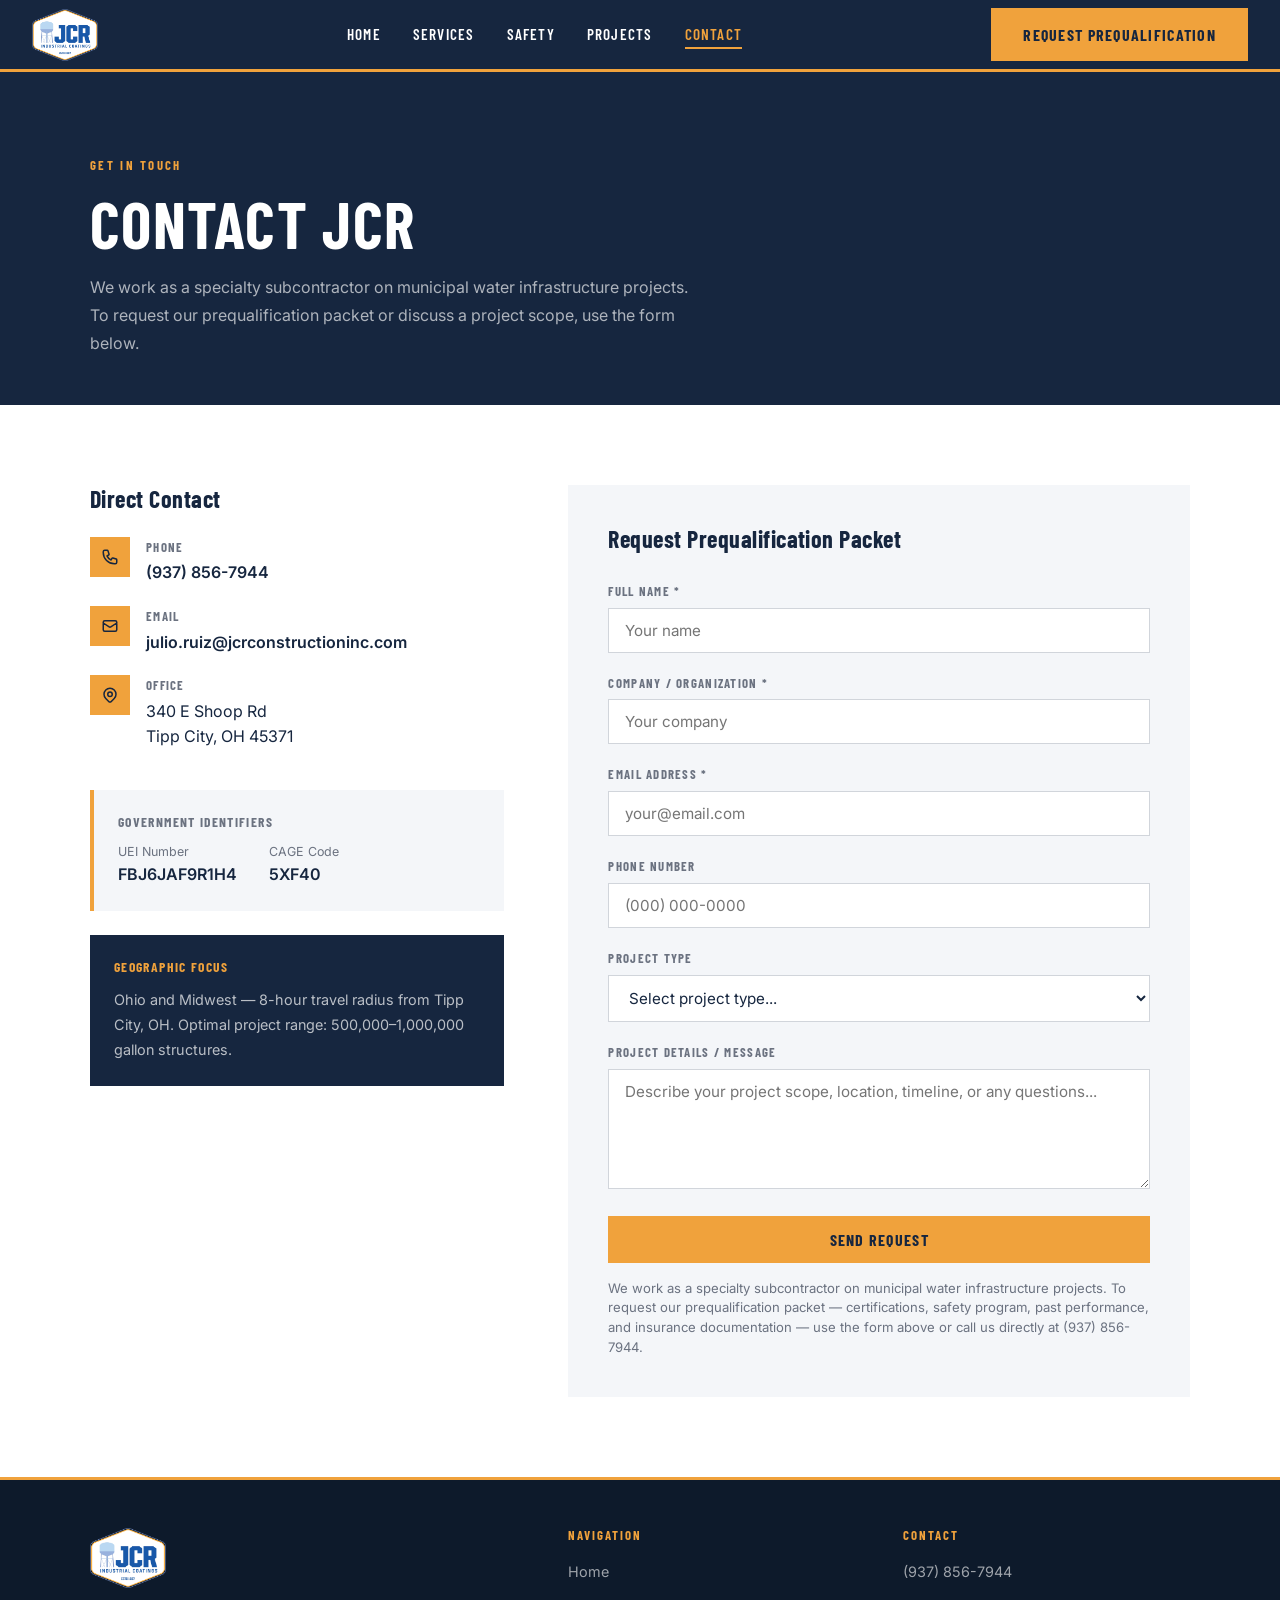
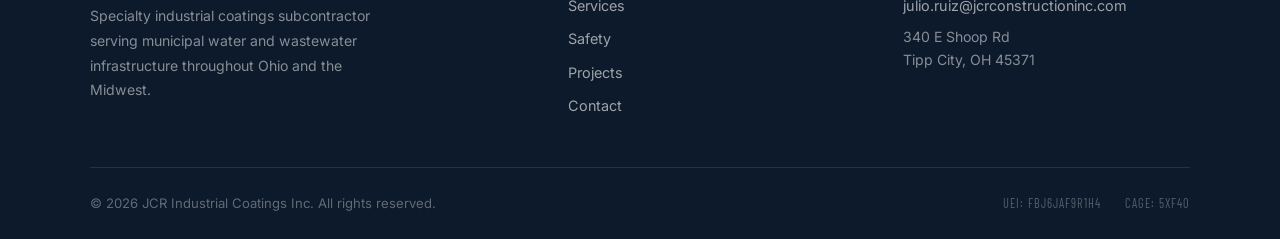
==== contact.html @ 957f9098 "Initial build: JCR Industrial Coatings website — 5 pages" ====
<!DOCTYPE html>
<html lang="en">
<head>
  <meta charset="UTF-8">
  <meta name="viewport" content="width=device-width, initial-scale=1.0">
  <title>Contact | JCR Industrial Coatings</title>
  <meta name="description" content="Contact JCR Industrial Coatings to request a prequalification packet, discuss a project scope, or connect with our team. Specialty subcontractor for municipal water infrastructure.">
  <link rel="icon" href="/assets/images/logo.png" type="image/png">
  <link rel="preconnect" href="https://fonts.googleapis.com">
  <link rel="preconnect" href="https://fonts.gstatic.com" crossorigin>
  <link href="https://fonts.googleapis.com/css2?family=Barlow+Condensed:wght@600;700;800&family=Inter:wght@400;500;600&display=swap" rel="stylesheet">
  <link rel="stylesheet" href="/assets/css/style.css">
</head>
<body>

  <div id="nav-placeholder"></div>

  <!-- PAGE HEADER -->
  <div class="page-header">
    <div class="container">
      <span class="section-label">Get In Touch</span>
      <h1>Contact JCR</h1>
      <p>We work as a specialty subcontractor on municipal water infrastructure projects. To request our prequalification packet or discuss a project scope, use the form below.</p>
    </div>
  </div>

  <!-- CONTACT SECTION -->
  <section class="section">
    <div class="container">
      <div class="contact-grid">

        <!-- Contact Info -->
        <div class="contact-info">
          <h3>Direct Contact</h3>

          <div class="contact-detail">
            <div class="contact-detail-icon">
              <svg viewBox="0 0 24 24"><path d="M3 5a2 2 0 012-2h3.28a1 1 0 01.948.684l1.498 4.493a1 1 0 01-.502 1.21l-2.257 1.13a11.042 11.042 0 005.516 5.516l1.13-2.257a1 1 0 011.21-.502l4.493 1.498a1 1 0 01.684.949V19a2 2 0 01-2 2h-1C9.716 21 3 14.284 3 6V5z" fill="none" stroke="currentColor" stroke-width="2" stroke-linecap="round" stroke-linejoin="round"/></svg>
            </div>
            <div class="contact-detail-text">
              <strong>Phone</strong>
              <a href="tel:+19378567944">(937) 856-7944</a>
            </div>
          </div>

          <div class="contact-detail">
            <div class="contact-detail-icon">
              <svg viewBox="0 0 24 24"><path d="M3 8l7.89 5.26a2 2 0 002.22 0L21 8M5 19h14a2 2 0 002-2V7a2 2 0 00-2-2H5a2 2 0 00-2 2v10a2 2 0 002 2z" fill="none" stroke="currentColor" stroke-width="2" stroke-linecap="round" stroke-linejoin="round"/></svg>
            </div>
            <div class="contact-detail-text">
              <strong>Email</strong>
              <a href="mailto:julio.ruiz@jcrconstructioninc.com">julio.ruiz@jcrconstructioninc.com</a>
            </div>
          </div>

          <div class="contact-detail">
            <div class="contact-detail-icon">
              <svg viewBox="0 0 24 24"><path d="M17.657 16.657L13.414 20.9a1.998 1.998 0 01-2.827 0l-4.244-4.243a8 8 0 1111.314 0z" fill="none" stroke="currentColor" stroke-width="2" stroke-linecap="round" stroke-linejoin="round"/><path d="M15 11a3 3 0 11-6 0 3 3 0 016 0z" fill="none" stroke="currentColor" stroke-width="2" stroke-linecap="round" stroke-linejoin="round"/></svg>
            </div>
            <div class="contact-detail-text">
              <strong>Office</strong>
              <span style="color:var(--navy);">340 E Shoop Rd<br>Tipp City, OH 45371</span>
            </div>
          </div>

          <div style="margin-top:2.5rem;padding:1.5rem;background:var(--light);border-left:4px solid var(--gold);">
            <h4 style="font-family:var(--font-head);font-size:0.85rem;letter-spacing:0.1em;text-transform:uppercase;color:var(--gray);margin-bottom:0.75rem;">Government Identifiers</h4>
            <div style="display:flex;gap:2rem;">
              <div>
                <div style="font-size:0.78rem;color:var(--gray);">UEI Number</div>
                <div style="font-weight:600;color:var(--navy);">FBJ6JAF9R1H4</div>
              </div>
              <div>
                <div style="font-size:0.78rem;color:var(--gray);">CAGE Code</div>
                <div style="font-weight:600;color:var(--navy);">5XF40</div>
              </div>
            </div>
          </div>

          <div style="margin-top:1.5rem;padding:1.5rem;background:var(--navy);">
            <h4 style="font-family:var(--font-head);font-size:0.85rem;letter-spacing:0.1em;text-transform:uppercase;color:var(--gold);margin-bottom:0.75rem;">Geographic Focus</h4>
            <p style="color:rgba(255,255,255,0.7);font-size:0.9rem;">Ohio and Midwest — 8-hour travel radius from Tipp City, OH. Optimal project range: 500,000–1,000,000 gallon structures.</p>
          </div>
        </div>

        <!-- Contact Form -->
        <div class="contact-form">
          <h3>Request Prequalification Packet</h3>
          <form action="https://formspree.io/f/xpwzgkqb" method="POST">
            <div class="form-group">
              <label for="name">Full Name *</label>
              <input type="text" id="name" name="name" placeholder="Your name" required>
            </div>
            <div class="form-group">
              <label for="company">Company / Organization *</label>
              <input type="text" id="company" name="company" placeholder="Your company" required>
            </div>
            <div class="form-group">
              <label for="email">Email Address *</label>
              <input type="email" id="email" name="email" placeholder="your@email.com" required>
            </div>
            <div class="form-group">
              <label for="phone">Phone Number</label>
              <input type="tel" id="phone" name="phone" placeholder="(000) 000-0000">
            </div>
            <div class="form-group">
              <label for="project_type">Project Type</label>
              <select id="project_type" name="project_type">
                <option value="">Select project type...</option>
                <option value="Elevated Water Tower">Elevated Water Tower</option>
                <option value="Ground Storage Tank">Ground Storage Tank</option>
                <option value="Wastewater Structure">Wastewater Structure</option>
                <option value="Industrial Steel Tank">Industrial Steel Tank</option>
                <option value="Prequalification Only">Prequalification Only</option>
                <option value="Other">Other</option>
              </select>
            </div>
            <div class="form-group">
              <label for="message">Project Details / Message</label>
              <textarea id="message" name="message" placeholder="Describe your project scope, location, timeline, or any questions..."></textarea>
            </div>
            <button type="submit" class="btn btn-gold" style="width:100%;">Send Request</button>
            <p class="form-note">We work as a specialty subcontractor on municipal water infrastructure projects. To request our prequalification packet — certifications, safety program, past performance, and insurance documentation — use the form above or call us directly at (937) 856-7944.</p>
          </form>
        </div>

      </div>
    </div>
  </section>

  <div id="footer-placeholder"></div>
  <script src="/assets/js/nav.js"></script>
</body>
</html>
---- assets/css/style.css ----
/* ============================================================
   JCR Industrial Coatings — Main Stylesheet
   Brand: Navy #16263F | JCR Blue #1A58A8 | Gold #F0A23C | White
   ============================================================ */

:root {
  --navy:   #16263F;
  --blue:   #1A58A8;
  --gold:   #F0A23C;
  --white:  #FFFFFF;
  --light:  #F4F6F9;
  --gray:   #6B7280;
  --dark:   #0D1A2B;
  --font-head: 'Barlow Condensed', 'Arial Narrow', Arial, sans-serif;
  --font-body: 'Inter', 'Helvetica Neue', Arial, sans-serif;
}

*, *::before, *::after { box-sizing: border-box; margin: 0; padding: 0; }

html { scroll-behavior: smooth; }

body {
  font-family: var(--font-body);
  color: var(--navy);
  background: var(--white);
  line-height: 1.6;
}

img { max-width: 100%; display: block; }
a { text-decoration: none; color: inherit; }

/* ── TYPOGRAPHY ── */
h1, h2, h3, h4 {
  font-family: var(--font-head);
  font-weight: 700;
  letter-spacing: 0.02em;
  line-height: 1.15;
}
h1 { font-size: clamp(2.2rem, 5vw, 4rem); text-transform: uppercase; }
h2 { font-size: clamp(1.6rem, 3.5vw, 2.6rem); text-transform: uppercase; }
h3 { font-size: clamp(1.1rem, 2vw, 1.5rem); }
p  { font-size: 1rem; line-height: 1.75; }

/* ── BUTTONS ── */
.btn {
  display: inline-block;
  padding: 0.85rem 2rem;
  font-family: var(--font-head);
  font-size: 1rem;
  font-weight: 700;
  letter-spacing: 0.08em;
  text-transform: uppercase;
  border: none;
  cursor: pointer;
  transition: background 0.2s, transform 0.15s;
}
.btn-gold   { background: var(--gold); color: var(--navy); }
.btn-gold:hover { background: #d4881c; transform: translateY(-2px); }
.btn-outline { background: transparent; color: var(--white); border: 2px solid var(--white); }
.btn-outline:hover { background: var(--white); color: var(--navy); }
.btn-navy   { background: var(--navy); color: var(--white); }
.btn-navy:hover { background: #0d1a2b; }

/* ── NAVIGATION ── */
nav {
  position: fixed;
  top: 0; left: 0; right: 0;
  z-index: 1000;
  background: var(--navy);
  border-bottom: 3px solid var(--gold);
  display: flex;
  align-items: center;
  justify-content: space-between;
  padding: 0 2rem;
  height: 72px;
}
.nav-logo img { height: 52px; width: auto; }
.nav-links {
  display: flex;
  gap: 2rem;
  list-style: none;
}
.nav-links a {
  color: var(--white);
  font-family: var(--font-head);
  font-size: 0.95rem;
  font-weight: 600;
  letter-spacing: 0.08em;
  text-transform: uppercase;
  padding: 0.25rem 0;
  border-bottom: 2px solid transparent;
  transition: border-color 0.2s, color 0.2s;
}
.nav-links a:hover,
.nav-links a.active { border-bottom-color: var(--gold); color: var(--gold); }
.nav-cta { display: flex; align-items: center; }

/* Mobile hamburger */
.hamburger {
  display: none;
  flex-direction: column;
  gap: 5px;
  cursor: pointer;
  background: none;
  border: none;
  padding: 4px;
}
.hamburger span {
  display: block;
  width: 26px;
  height: 2px;
  background: var(--white);
  transition: all 0.3s;
}

/* ── HERO ── */
.hero {
  position: relative;
  min-height: 100vh;
  display: flex;
  align-items: center;
  background: var(--dark);
  overflow: hidden;
  padding-top: 72px;
}
.hero-bg {
  position: absolute;
  inset: 0;
  background-image: url('../images/tower-hero.png');
  background-size: cover;
  background-position: center top;
  opacity: 0.25;
}
.hero-content {
  position: relative;
  z-index: 2;
  max-width: 780px;
  padding: 4rem 2rem 4rem 6vw;
}
.hero-eyebrow {
  display: inline-block;
  background: var(--gold);
  color: var(--navy);
  font-family: var(--font-head);
  font-size: 0.85rem;
  font-weight: 700;
  letter-spacing: 0.15em;
  text-transform: uppercase;
  padding: 0.35rem 0.9rem;
  margin-bottom: 1.25rem;
}
.hero h1 { color: var(--white); margin-bottom: 1.25rem; }
.hero h1 span { color: var(--gold); }
.hero-sub {
  color: rgba(255,255,255,0.78);
  font-size: 1.15rem;
  max-width: 580px;
  margin-bottom: 2.25rem;
}
.hero-actions { display: flex; gap: 1rem; flex-wrap: wrap; }

/* ── PROOF STRIP ── */
.proof-strip {
  background: var(--blue);
  padding: 1.5rem 2rem;
}
.proof-strip-inner {
  max-width: 1100px;
  margin: 0 auto;
  display: flex;
  justify-content: center;
  gap: 3rem;
  flex-wrap: wrap;
}
.proof-item {
  display: flex;
  align-items: center;
  gap: 0.75rem;
  color: var(--white);
}
.proof-item .proof-icon {
  width: 36px;
  height: 36px;
  background: var(--gold);
  border-radius: 50%;
  display: flex;
  align-items: center;
  justify-content: center;
  flex-shrink: 0;
}
.proof-item .proof-icon svg { width: 18px; height: 18px; fill: var(--navy); }
.proof-label {
  font-family: var(--font-head);
  font-size: 0.95rem;
  font-weight: 700;
  letter-spacing: 0.06em;
  text-transform: uppercase;
}

/* ── SECTIONS ── */
.section { padding: 5rem 2rem; }
.section-light { background: var(--light); }
.section-navy { background: var(--navy); color: var(--white); }
.section-dark { background: var(--dark); color: var(--white); }

.container { max-width: 1100px; margin: 0 auto; }

.section-label {
  display: inline-block;
  font-family: var(--font-head);
  font-size: 0.8rem;
  font-weight: 700;
  letter-spacing: 0.18em;
  text-transform: uppercase;
  color: var(--gold);
  margin-bottom: 0.75rem;
}
.section-title { margin-bottom: 1.25rem; }
.section-title.light { color: var(--white); }
.divider {
  width: 56px;
  height: 4px;
  background: var(--gold);
  margin-bottom: 2rem;
}

/* ── WHO WE ARE ── */
.who-grid {
  display: grid;
  grid-template-columns: 1fr 1fr;
  gap: 4rem;
  align-items: center;
}
.who-text p { color: var(--gray); margin-bottom: 1rem; }
.who-text p:last-of-type { margin-bottom: 1.5rem; }
.who-img img {
  width: 100%;
  height: 420px;
  object-fit: cover;
  object-position: center;
}

/* ── STATS BAR ── */
.stats-bar {
  background: var(--gold);
  padding: 2.5rem 2rem;
}
.stats-inner {
  max-width: 1100px;
  margin: 0 auto;
  display: grid;
  grid-template-columns: repeat(4, 1fr);
  gap: 2rem;
  text-align: center;
}
.stat-num {
  font-family: var(--font-head);
  font-size: 2.8rem;
  font-weight: 700;
  color: var(--navy);
  line-height: 1;
}
.stat-label {
  font-family: var(--font-head);
  font-size: 0.85rem;
  font-weight: 600;
  letter-spacing: 0.1em;
  text-transform: uppercase;
  color: var(--navy);
  opacity: 0.75;
  margin-top: 0.4rem;
}

/* ── PROJECT GRID ── */
.project-grid {
  display: grid;
  grid-template-columns: repeat(2, 1fr);
  gap: 1.5rem;
}
.project-card {
  position: relative;
  overflow: hidden;
  background: var(--navy);
}
.project-card img {
  width: 100%;
  height: 280px;
  object-fit: cover;
  transition: transform 0.4s;
  opacity: 0.75;
}
.project-card:hover img { transform: scale(1.04); opacity: 0.55; }
.project-overlay {
  position: absolute;
  bottom: 0; left: 0; right: 0;
  padding: 1.25rem 1.5rem;
  background: linear-gradient(transparent, rgba(13,26,43,0.95));
}
.project-overlay h3 { color: var(--white); font-size: 1.1rem; }
.project-overlay p { color: rgba(255,255,255,0.7); font-size: 0.85rem; margin-top: 0.25rem; }
.project-tag {
  display: inline-block;
  background: var(--gold);
  color: var(--navy);
  font-family: var(--font-head);
  font-size: 0.72rem;
  font-weight: 700;
  letter-spacing: 0.1em;
  text-transform: uppercase;
  padding: 0.2rem 0.6rem;
  margin-bottom: 0.5rem;
}

/* ── CLIENT TYPES ── */
.client-types {
  display: flex;
  gap: 1.5rem;
  flex-wrap: wrap;
  margin-top: 2rem;
}
.client-chip {
  background: rgba(255,255,255,0.08);
  border: 1px solid rgba(255,255,255,0.2);
  color: var(--white);
  font-family: var(--font-head);
  font-size: 0.9rem;
  font-weight: 600;
  letter-spacing: 0.06em;
  text-transform: uppercase;
  padding: 0.6rem 1.25rem;
}

/* ── SERVICES ── */
.services-grid {
  display: grid;
  grid-template-columns: repeat(3, 1fr);
  gap: 2rem;
  margin-top: 3rem;
}
.service-card {
  background: var(--white);
  border-top: 4px solid var(--gold);
  padding: 2rem 1.5rem;
  box-shadow: 0 2px 12px rgba(0,0,0,0.07);
}
.service-icon {
  width: 48px;
  height: 48px;
  background: var(--navy);
  display: flex;
  align-items: center;
  justify-content: center;
  margin-bottom: 1.25rem;
}
.service-icon svg { width: 24px; height: 24px; fill: var(--gold); }
.service-card h3 { color: var(--navy); margin-bottom: 0.75rem; font-size: 1.1rem; }
.service-card p { color: var(--gray); font-size: 0.92rem; }

/* ── SAFETY PAGE ── */
.safety-header {
  background: var(--gold);
  padding: 4rem 2rem 3rem;
  margin-top: 72px;
}
.safety-header h1 { color: var(--navy); }
.safety-header p { color: var(--navy); opacity: 0.8; max-width: 680px; margin-top: 1rem; font-size: 1.1rem; }

.safety-statement {
  background: var(--navy);
  padding: 3rem 2rem;
}
.safety-statement blockquote {
  max-width: 900px;
  margin: 0 auto;
  color: rgba(255,255,255,0.9);
  font-size: 1.15rem;
  line-height: 1.8;
  border-left: 5px solid var(--gold);
  padding-left: 2rem;
}

.safety-practices { padding: 4rem 2rem; }
.practices-grid {
  display: grid;
  grid-template-columns: repeat(2, 1fr);
  gap: 1.5rem;
  margin-top: 2.5rem;
}
.practice-item {
  display: flex;
  gap: 1rem;
  padding: 1.5rem;
  background: var(--light);
  border-left: 4px solid var(--blue);
}
.practice-num {
  font-family: var(--font-head);
  font-size: 2rem;
  font-weight: 700;
  color: var(--blue);
  opacity: 0.3;
  line-height: 1;
  flex-shrink: 0;
  width: 2.5rem;
}
.practice-item h3 { color: var(--navy); font-size: 1rem; margin-bottom: 0.4rem; }
.practice-item p { color: var(--gray); font-size: 0.88rem; }

.cert-badges {
  display: flex;
  gap: 1.5rem;
  flex-wrap: wrap;
  margin-top: 2rem;
}
.cert-badge {
  background: var(--navy);
  color: var(--white);
  padding: 1rem 1.75rem;
  font-family: var(--font-head);
  font-size: 1rem;
  font-weight: 700;
  letter-spacing: 0.06em;
  text-transform: uppercase;
  border-bottom: 3px solid var(--gold);
}

/* ── PROJECTS PAGE ── */
.page-header {
  background: var(--navy);
  padding: 5rem 2rem 3rem;
  margin-top: 72px;
}
.page-header h1 { color: var(--white); }
.page-header p { color: rgba(255,255,255,0.65); margin-top: 0.75rem; max-width: 600px; }

.project-detail {
  padding: 4rem 2rem;
  border-bottom: 1px solid #e5e7eb;
}
.project-detail:last-child { border-bottom: none; }
.project-detail-grid {
  display: grid;
  grid-template-columns: 1fr 1fr;
  gap: 3rem;
  align-items: start;
}
.project-detail-grid.reverse { direction: rtl; }
.project-detail-grid.reverse > * { direction: ltr; }
.project-img img {
  width: 100%;
  height: 360px;
  object-fit: cover;
}
.project-meta {
  display: flex;
  gap: 0.5rem;
  flex-wrap: wrap;
  margin-bottom: 1.25rem;
}
.meta-tag {
  background: var(--light);
  color: var(--navy);
  font-family: var(--font-head);
  font-size: 0.78rem;
  font-weight: 700;
  letter-spacing: 0.08em;
  text-transform: uppercase;
  padding: 0.3rem 0.75rem;
}
.meta-tag.highlight { background: var(--gold); }
.project-info h2 { color: var(--navy); margin-bottom: 0.5rem; }
.project-info .client { color: var(--blue); font-weight: 600; margin-bottom: 1rem; }
.scope-list {
  list-style: none;
  margin-top: 1rem;
}
.scope-list li {
  padding: 0.4rem 0;
  padding-left: 1.25rem;
  position: relative;
  color: var(--gray);
  font-size: 0.92rem;
}
.scope-list li::before {
  content: '';
  position: absolute;
  left: 0;
  top: 0.85rem;
  width: 8px;
  height: 2px;
  background: var(--gold);
}

/* ── CONTACT PAGE ── */
.contact-grid {
  display: grid;
  grid-template-columns: 1fr 1.5fr;
  gap: 4rem;
  align-items: start;
}
.contact-info h3 { color: var(--navy); margin-bottom: 1.5rem; }
.contact-detail {
  display: flex;
  gap: 1rem;
  margin-bottom: 1.25rem;
  align-items: flex-start;
}
.contact-detail-icon {
  width: 40px;
  height: 40px;
  background: var(--gold);
  display: flex;
  align-items: center;
  justify-content: center;
  flex-shrink: 0;
}
.contact-detail-icon svg { width: 18px; height: 18px; fill: var(--navy); }
.contact-detail-text strong { display: block; font-family: var(--font-head); font-size: 0.8rem; letter-spacing: 0.1em; text-transform: uppercase; color: var(--gray); margin-bottom: 0.2rem; }
.contact-detail-text a { color: var(--navy); font-weight: 600; }
.contact-detail-text a:hover { color: var(--blue); }

.contact-form { background: var(--light); padding: 2.5rem; }
.contact-form h3 { color: var(--navy); margin-bottom: 1.75rem; }
.form-group { margin-bottom: 1.25rem; }
.form-group label {
  display: block;
  font-family: var(--font-head);
  font-size: 0.8rem;
  font-weight: 700;
  letter-spacing: 0.1em;
  text-transform: uppercase;
  color: var(--gray);
  margin-bottom: 0.4rem;
}
.form-group input,
.form-group select,
.form-group textarea {
  width: 100%;
  padding: 0.75rem 1rem;
  border: 1px solid #d1d5db;
  background: var(--white);
  font-family: var(--font-body);
  font-size: 0.95rem;
  color: var(--navy);
  outline: none;
  transition: border-color 0.2s;
}
.form-group input:focus,
.form-group select:focus,
.form-group textarea:focus { border-color: var(--blue); }
.form-group textarea { resize: vertical; min-height: 120px; }
.form-note { font-size: 0.82rem; color: var(--gray); margin-top: 1rem; line-height: 1.5; }

/* ── FOOTER ── */
footer {
  background: var(--dark);
  border-top: 3px solid var(--gold);
  padding: 3rem 2rem 1.5rem;
}
.footer-inner {
  max-width: 1100px;
  margin: 0 auto;
  display: grid;
  grid-template-columns: 1.5fr 1fr 1fr;
  gap: 3rem;
  margin-bottom: 2.5rem;
}
.footer-brand img { height: 60px; margin-bottom: 1rem; }
.footer-brand p { color: rgba(255,255,255,0.5); font-size: 0.88rem; max-width: 280px; }
.footer-col h4 {
  font-family: var(--font-head);
  font-size: 0.8rem;
  font-weight: 700;
  letter-spacing: 0.15em;
  text-transform: uppercase;
  color: var(--gold);
  margin-bottom: 1rem;
}
.footer-col ul { list-style: none; }
.footer-col ul li { margin-bottom: 0.5rem; }
.footer-col ul li a { color: rgba(255,255,255,0.6); font-size: 0.9rem; transition: color 0.2s; }
.footer-col ul li a:hover { color: var(--white); }
.footer-bottom {
  max-width: 1100px;
  margin: 0 auto;
  padding-top: 1.5rem;
  border-top: 1px solid rgba(255,255,255,0.1);
  display: flex;
  justify-content: space-between;
  align-items: center;
  flex-wrap: wrap;
  gap: 0.5rem;
}
.footer-bottom p { color: rgba(255,255,255,0.35); font-size: 0.82rem; }
.footer-ids {
  display: flex;
  gap: 1.5rem;
}
.footer-ids span {
  color: rgba(255,255,255,0.3);
  font-size: 0.78rem;
  font-family: var(--font-head);
  letter-spacing: 0.08em;
}

/* ── RESPONSIVE ── */
@media (max-width: 900px) {
  .who-grid,
  .project-detail-grid,
  .contact-grid { grid-template-columns: 1fr; }
  .project-detail-grid.reverse { direction: ltr; }
  .services-grid { grid-template-columns: repeat(2, 1fr); }
  .stats-inner { grid-template-columns: repeat(2, 1fr); }
  .footer-inner { grid-template-columns: 1fr 1fr; }
  .hero-content { padding-left: 2rem; }
}
@media (max-width: 640px) {
  .nav-links, .nav-cta { display: none; }
  .nav-links.open {
    display: flex;
    flex-direction: column;
    position: fixed;
    top: 72px; left: 0; right: 0;
    background: var(--navy);
    padding: 1.5rem 2rem;
    gap: 1.25rem;
    border-top: 1px solid rgba(255,255,255,0.1);
  }
  .hamburger { display: flex; }
  .services-grid { grid-template-columns: 1fr; }
  .project-grid { grid-template-columns: 1fr; }
  .practices-grid { grid-template-columns: 1fr; }
  .stats-inner { grid-template-columns: repeat(2, 1fr); }
  .footer-inner { grid-template-columns: 1fr; }
  .proof-strip-inner { gap: 1.5rem; }
}
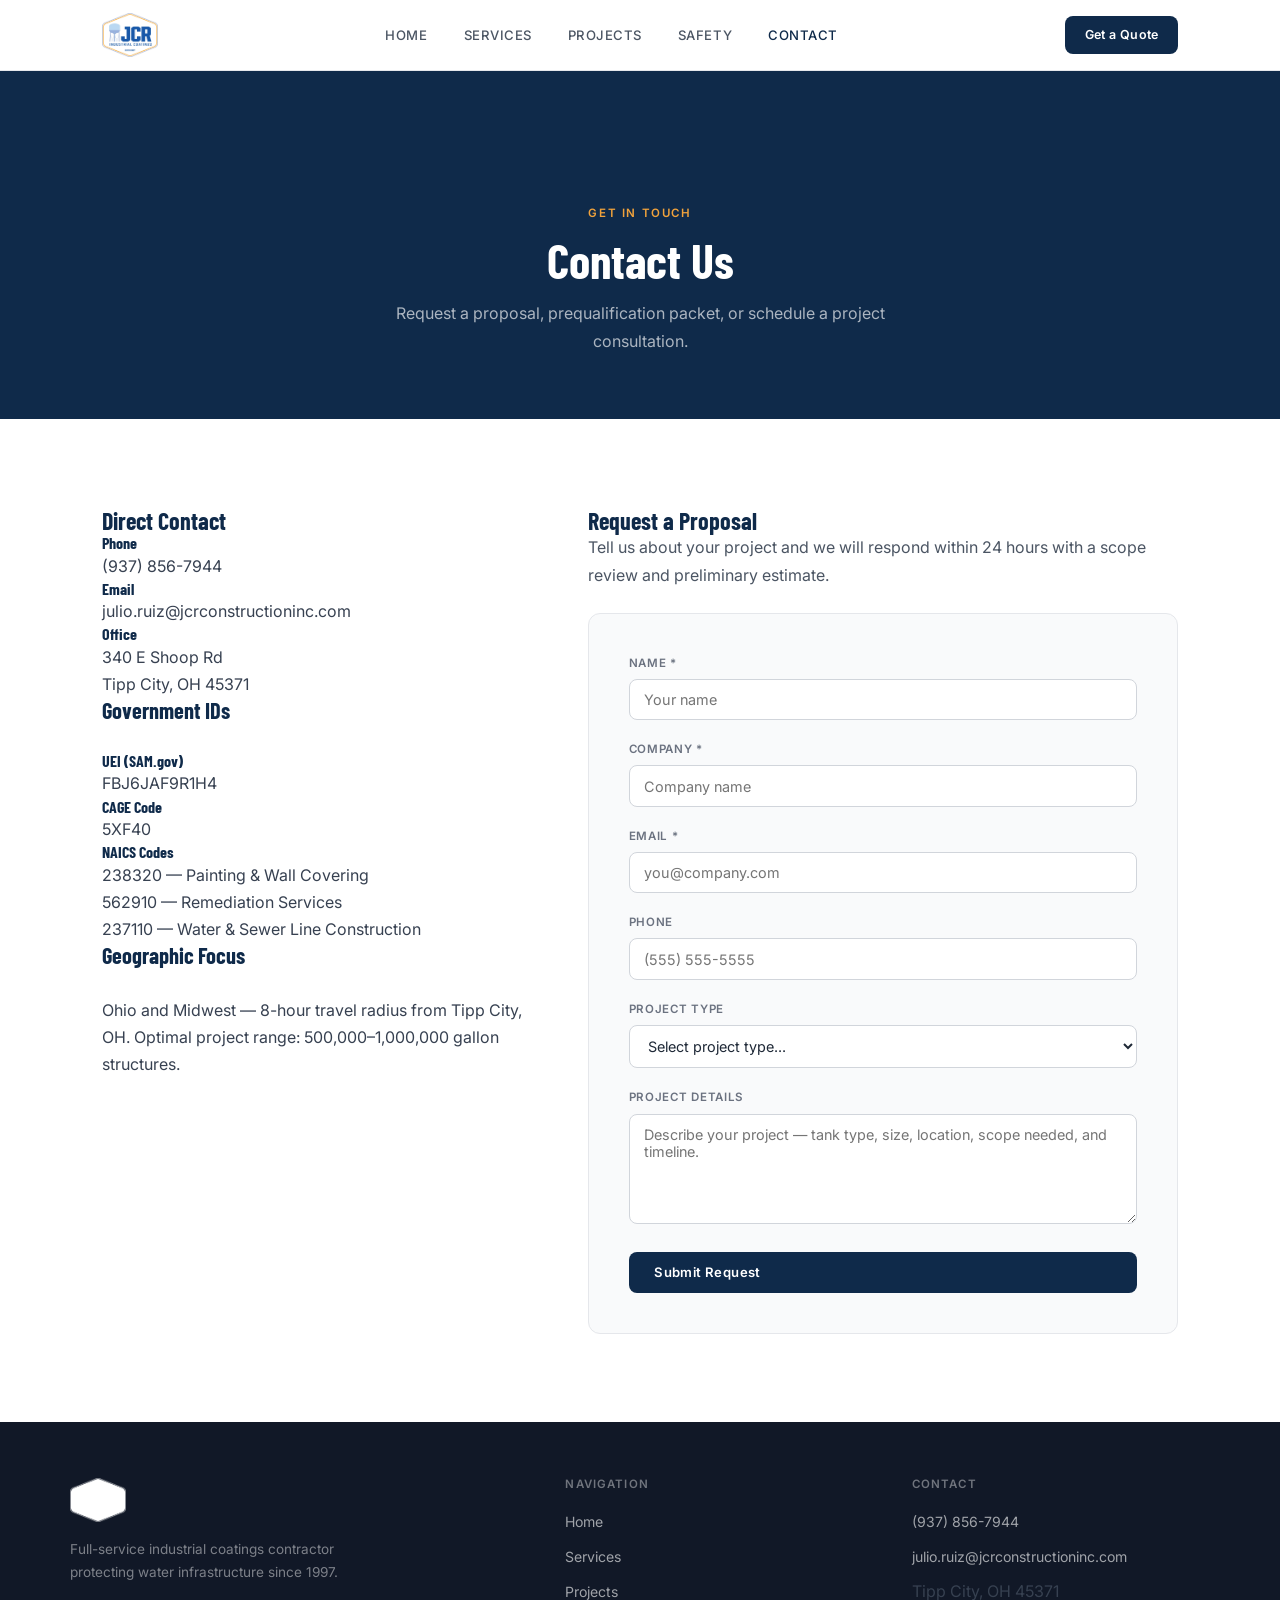
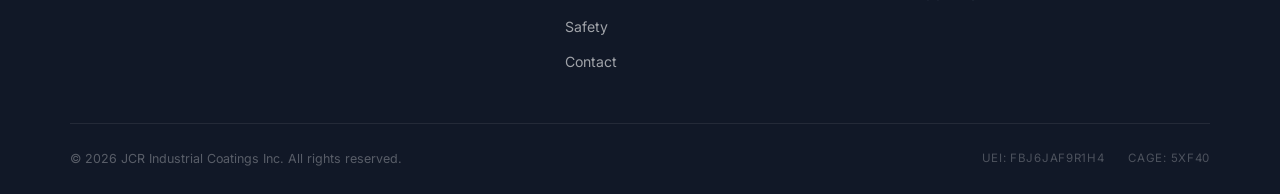
==== commit 8a0af622: "v2 redesign: clean professional layout, fixed contact info, optimized images" ====
--- a/contact.html
+++ b/contact.html
@@ -4,131 +4,168 @@
   <meta charset="UTF-8">
   <meta name="viewport" content="width=device-width, initial-scale=1.0">
   <title>Contact | JCR Industrial Coatings</title>
-  <meta name="description" content="Contact JCR Industrial Coatings to request a prequalification packet, discuss a project scope, or connect with our team. Specialty subcontractor for municipal water infrastructure.">
-  <link rel="icon" href="/assets/images/logo.png" type="image/png">
+  <meta name="description" content="Contact JCR Industrial Coatings for water tower rehabilitation, industrial coating, and tank recoating proposals.">
   <link rel="preconnect" href="https://fonts.googleapis.com">
   <link rel="preconnect" href="https://fonts.gstatic.com" crossorigin>
-  <link href="https://fonts.googleapis.com/css2?family=Barlow+Condensed:wght@600;700;800&family=Inter:wght@400;500;600&display=swap" rel="stylesheet">
-  <link rel="stylesheet" href="/assets/css/style.css">
+  <link href="https://fonts.googleapis.com/css2?family=Barlow+Condensed:wght@600;700;800&family=Inter:wght@400;500;600;700&display=swap" rel="stylesheet">
+  <link rel="stylesheet" href="assets/css/style.css">
+  <link rel="icon" href="assets/images/jcr-logo.webp" type="image/webp">
 </head>
 <body>
 
-  <div id="nav-placeholder"></div>
+<!-- NAVIGATION -->
+<nav>
+  <div class="nav-inner">
+    <a href="index.html" class="nav-logo"><img src="assets/images/jcr-logo.webp" alt="JCR Industrial Coatings"></a>
+    <div class="nav-links">
+      <a href="index.html">Home</a>
+      <a href="services.html">Services</a>
+      <a href="projects.html">Projects</a>
+      <a href="safety.html">Safety</a>
+      <a href="contact.html" class="active">Contact</a>
+    </div>
+    <div class="nav-cta"><a href="contact.html" class="btn btn-navy">Get a Quote</a></div>
+    <button class="hamburger" onclick="document.querySelector('.nav-links').classList.toggle('open')"><span></span><span></span><span></span></button>
+  </div>
+</nav>
 
-  <!-- PAGE HEADER -->
-  <div class="page-header">
-    <div class="container">
-      <span class="section-label">Get In Touch</span>
-      <h1>Contact JCR</h1>
-      <p>We work as a specialty subcontractor on municipal water infrastructure projects. To request our prequalification packet or discuss a project scope, use the form below.</p>
+<!-- PAGE HEADER -->
+<section class="page-header">
+  <span class="section-label">Get in Touch</span>
+  <h1>Contact Us</h1>
+  <p>Request a proposal, prequalification packet, or schedule a project consultation.</p>
+</section>
+
+<!-- CONTACT CONTENT -->
+<section class="section">
+  <div class="container">
+    <div class="contact-grid">
+      <!-- CONTACT INFO -->
+      <div class="contact-info">
+        <h2>Direct Contact</h2>
+        <div class="contact-item">
+          <h4>Phone</h4>
+          <a href="tel:+19378567944">(937) 856-7944</a>
+        </div>
+        <div class="contact-item">
+          <h4>Email</h4>
+          <a href="mailto:julio.ruiz@jcrconstructioninc.com">julio.ruiz@jcrconstructioninc.com</a>
+        </div>
+        <div class="contact-item">
+          <h4>Office</h4>
+          <p>340 E Shoop Rd<br>Tipp City, OH 45371</p>
+        </div>
+
+        <div class="contact-divider"></div>
+
+        <h3>Government IDs</h3>
+        <div class="contact-item">
+          <h4>UEI (SAM.gov)</h4>
+          <p>FBJ6JAF9R1H4</p>
+        </div>
+        <div class="contact-item">
+          <h4>CAGE Code</h4>
+          <p>5XF40</p>
+        </div>
+        <div class="contact-item">
+          <h4>NAICS Codes</h4>
+          <p>238320 — Painting &amp; Wall Covering<br>562910 — Remediation Services<br>237110 — Water &amp; Sewer Line Construction</p>
+        </div>
+
+        <div class="contact-divider"></div>
+
+        <h3>Geographic Focus</h3>
+        <p>Ohio and Midwest — 8-hour travel radius from Tipp City, OH. Optimal project range: 500,000–1,000,000 gallon structures.</p>
+      </div>
+
+      <!-- CONTACT FORM -->
+      <div class="contact-form-wrap">
+        <h2>Request a Proposal</h2>
+        <p style="margin-bottom:1.5rem;color:var(--gray-600);">Tell us about your project and we will respond within 24 hours with a scope review and preliminary estimate.</p>
+        <form class="contact-form" action="https://formspree.io/f/xpwzgkqb" method="POST">
+          <div class="form-row">
+            <div class="form-group">
+              <label for="name">Name *</label>
+              <input type="text" id="name" name="name" required placeholder="Your name">
+            </div>
+            <div class="form-group">
+              <label for="company">Company *</label>
+              <input type="text" id="company" name="company" required placeholder="Company name">
+            </div>
+          </div>
+          <div class="form-row">
+            <div class="form-group">
+              <label for="email">Email *</label>
+              <input type="email" id="email" name="email" required placeholder="you@company.com">
+            </div>
+            <div class="form-group">
+              <label for="phone">Phone</label>
+              <input type="tel" id="phone" name="phone" placeholder="(555) 555-5555">
+            </div>
+          </div>
+          <div class="form-group">
+            <label for="project-type">Project Type</label>
+            <select id="project-type" name="project_type">
+              <option value="">Select project type...</option>
+              <option value="Elevated Water Tower">Elevated Water Tower</option>
+              <option value="Ground Storage Tank">Ground Storage Tank</option>
+              <option value="Standpipe">Standpipe</option>
+              <option value="Wastewater Structure">Wastewater Structure</option>
+              <option value="Industrial Steel Tank">Industrial / Commercial</option>
+              <option value="Prequalification Only">Prequalification Only</option>
+              <option value="Other">Other</option>
+            </select>
+          </div>
+          <div class="form-group">
+            <label for="message">Project Details</label>
+            <textarea id="message" name="message" rows="5" placeholder="Describe your project — tank type, size, location, scope needed, and timeline."></textarea>
+          </div>
+          <button type="submit" class="btn btn-navy" style="width:100%;">Submit Request</button>
+        </form>
+      </div>
     </div>
   </div>
+</section>
 
-  <!-- CONTACT SECTION -->
-  <section class="section">
-    <div class="container">
-      <div class="contact-grid">
+<!-- FOOTER -->
+<footer>
+  <div class="footer-inner">
+    <div class="footer-brand">
+      <img src="assets/images/jcr-logo.webp" alt="JCR Industrial Coatings">
+      <p>Full-service industrial coatings contractor protecting water infrastructure since 1997.</p>
+    </div>
+    <div class="footer-col">
+      <h4>Navigation</h4>
+      <ul>
+        <li><a href="index.html">Home</a></li>
+        <li><a href="services.html">Services</a></li>
+        <li><a href="projects.html">Projects</a></li>
+        <li><a href="safety.html">Safety</a></li>
+        <li><a href="contact.html">Contact</a></li>
+      </ul>
+    </div>
+    <div class="footer-col">
+      <h4>Contact</h4>
+      <ul>
+        <li><a href="tel:+19378567944">(937) 856-7944</a></li>
+        <li><a href="mailto:julio.ruiz@jcrconstructioninc.com">julio.ruiz@jcrconstructioninc.com</a></li>
+        <li>Tipp City, OH 45371</li>
+      </ul>
+    </div>
+  </div>
+  <div class="footer-bottom">
+    <p>&copy; 2026 JCR Industrial Coatings Inc. All rights reserved.</p>
+    <div class="footer-ids">
+      <span>UEI: FBJ6JAF9R1H4</span>
+      <span>CAGE: 5XF40</span>
+    </div>
+  </div>
+</footer>
 
-        <!-- Contact Info -->
-        <div class="contact-info">
-          <h3>Direct Contact</h3>
-
-          <div class="contact-detail">
-            <div class="contact-detail-icon">
-              <svg viewBox="0 0 24 24"><path d="M3 5a2 2 0 012-2h3.28a1 1 0 01.948.684l1.498 4.493a1 1 0 01-.502 1.21l-2.257 1.13a11.042 11.042 0 005.516 5.516l1.13-2.257a1 1 0 011.21-.502l4.493 1.498a1 1 0 01.684.949V19a2 2 0 01-2 2h-1C9.716 21 3 14.284 3 6V5z" fill="none" stroke="currentColor" stroke-width="2" stroke-linecap="round" stroke-linejoin="round"/></svg>
-            </div>
-            <div class="contact-detail-text">
-              <strong>Phone</strong>
-              <a href="tel:+19378567944">(937) 856-7944</a>
-            </div>
-          </div>
-
-          <div class="contact-detail">
-            <div class="contact-detail-icon">
-              <svg viewBox="0 0 24 24"><path d="M3 8l7.89 5.26a2 2 0 002.22 0L21 8M5 19h14a2 2 0 002-2V7a2 2 0 00-2-2H5a2 2 0 00-2 2v10a2 2 0 002 2z" fill="none" stroke="currentColor" stroke-width="2" stroke-linecap="round" stroke-linejoin="round"/></svg>
-            </div>
-            <div class="contact-detail-text">
-              <strong>Email</strong>
-              <a href="mailto:julio.ruiz@jcrconstructioninc.com">julio.ruiz@jcrconstructioninc.com</a>
-            </div>
-          </div>
-
-          <div class="contact-detail">
-            <div class="contact-detail-icon">
-              <svg viewBox="0 0 24 24"><path d="M17.657 16.657L13.414 20.9a1.998 1.998 0 01-2.827 0l-4.244-4.243a8 8 0 1111.314 0z" fill="none" stroke="currentColor" stroke-width="2" stroke-linecap="round" stroke-linejoin="round"/><path d="M15 11a3 3 0 11-6 0 3 3 0 016 0z" fill="none" stroke="currentColor" stroke-width="2" stroke-linecap="round" stroke-linejoin="round"/></svg>
-            </div>
-            <div class="contact-detail-text">
-              <strong>Office</strong>
-              <span style="color:var(--navy);">340 E Shoop Rd<br>Tipp City, OH 45371</span>
-            </div>
-          </div>
-
-          <div style="margin-top:2.5rem;padding:1.5rem;background:var(--light);border-left:4px solid var(--gold);">
-            <h4 style="font-family:var(--font-head);font-size:0.85rem;letter-spacing:0.1em;text-transform:uppercase;color:var(--gray);margin-bottom:0.75rem;">Government Identifiers</h4>
-            <div style="display:flex;gap:2rem;">
-              <div>
-                <div style="font-size:0.78rem;color:var(--gray);">UEI Number</div>
-                <div style="font-weight:600;color:var(--navy);">FBJ6JAF9R1H4</div>
-              </div>
-              <div>
-                <div style="font-size:0.78rem;color:var(--gray);">CAGE Code</div>
-                <div style="font-weight:600;color:var(--navy);">5XF40</div>
-              </div>
-            </div>
-          </div>
-
-          <div style="margin-top:1.5rem;padding:1.5rem;background:var(--navy);">
-            <h4 style="font-family:var(--font-head);font-size:0.85rem;letter-spacing:0.1em;text-transform:uppercase;color:var(--gold);margin-bottom:0.75rem;">Geographic Focus</h4>
-            <p style="color:rgba(255,255,255,0.7);font-size:0.9rem;">Ohio and Midwest — 8-hour travel radius from Tipp City, OH. Optimal project range: 500,000–1,000,000 gallon structures.</p>
-          </div>
-        </div>
-
-        <!-- Contact Form -->
-        <div class="contact-form">
-          <h3>Request Prequalification Packet</h3>
-          <form action="https://formspree.io/f/xpwzgkqb" method="POST">
-            <div class="form-group">
-              <label for="name">Full Name *</label>
-              <input type="text" id="name" name="name" placeholder="Your name" required>
-            </div>
-            <div class="form-group">
-              <label for="company">Company / Organization *</label>
-              <input type="text" id="company" name="company" placeholder="Your company" required>
-            </div>
-            <div class="form-group">
-              <label for="email">Email Address *</label>
-              <input type="email" id="email" name="email" placeholder="your@email.com" required>
-            </div>
-            <div class="form-group">
-              <label for="phone">Phone Number</label>
-              <input type="tel" id="phone" name="phone" placeholder="(000) 000-0000">
-            </div>
-            <div class="form-group">
-              <label for="project_type">Project Type</label>
-              <select id="project_type" name="project_type">
-                <option value="">Select project type...</option>
-                <option value="Elevated Water Tower">Elevated Water Tower</option>
-                <option value="Ground Storage Tank">Ground Storage Tank</option>
-                <option value="Wastewater Structure">Wastewater Structure</option>
-                <option value="Industrial Steel Tank">Industrial Steel Tank</option>
-                <option value="Prequalification Only">Prequalification Only</option>
-                <option value="Other">Other</option>
-              </select>
-            </div>
-            <div class="form-group">
-              <label for="message">Project Details / Message</label>
-              <textarea id="message" name="message" placeholder="Describe your project scope, location, timeline, or any questions..."></textarea>
-            </div>
-            <button type="submit" class="btn btn-gold" style="width:100%;">Send Request</button>
-            <p class="form-note">We work as a specialty subcontractor on municipal water infrastructure projects. To request our prequalification packet — certifications, safety program, past performance, and insurance documentation — use the form above or call us directly at (937) 856-7944.</p>
-          </form>
-        </div>
-
-      </div>
-    </div>
-  </section>
-
-  <div id="footer-placeholder"></div>
-  <script src="/assets/js/nav.js"></script>
+<script>
+window.addEventListener('scroll', () => {
+  document.querySelector('nav').classList.toggle('scrolled', window.scrollY > 10);
+});
+</script>
 </body>
 </html>
--- a/assets/css/style.css
+++ b/assets/css/style.css
@@ -1,101 +1,109 @@
-/* ============================================================
-   JCR Industrial Coatings — Main Stylesheet
-   Brand: Navy #16263F | JCR Blue #1A58A8 | Gold #F0A23C | White
-   ============================================================ */
+/* ============================================
+   JCR INDUSTRIAL COATINGS — v2 CLEAN REDESIGN
+   Style: White/light, professional, modern
+   Reference: Maguire Water aesthetic
+   ============================================ */
 
 :root {
-  --navy:   #16263F;
-  --blue:   #1A58A8;
-  --gold:   #F0A23C;
-  --white:  #FFFFFF;
-  --light:  #F4F6F9;
-  --gray:   #6B7280;
-  --dark:   #0D1A2B;
-  --font-head: 'Barlow Condensed', 'Arial Narrow', Arial, sans-serif;
-  --font-body: 'Inter', 'Helvetica Neue', Arial, sans-serif;
+  --navy: #0F2A4A;
+  --navy-light: #1B3D6B;
+  --blue: #1A58A8;
+  --gold: #D4922A;
+  --gold-light: #F0A23C;
+  --white: #FFFFFF;
+  --off-white: #F8FAFB;
+  --gray-50: #F9FAFB;
+  --gray-100: #F3F4F6;
+  --gray-200: #E5E7EB;
+  --gray-300: #D1D5DB;
+  --gray-400: #9CA3AF;
+  --gray-500: #6B7280;
+  --gray-600: #4B5563;
+  --gray-700: #374151;
+  --gray-800: #1F2937;
+  --gray-900: #111827;
+  --font-body: 'Inter', -apple-system, BlinkMacSystemFont, sans-serif;
+  --font-head: 'Barlow Condensed', sans-serif;
+  --shadow-sm: 0 1px 2px rgba(0,0,0,0.04);
+  --shadow-md: 0 4px 12px rgba(0,0,0,0.06);
+  --shadow-lg: 0 12px 24px rgba(0,0,0,0.08);
+  --radius: 8px;
+  --radius-lg: 12px;
+  --max-width: 1140px;
+  --transition: 0.25s ease;
 }
 
 *, *::before, *::after { box-sizing: border-box; margin: 0; padding: 0; }
-
-html { scroll-behavior: smooth; }
-
+html { scroll-behavior: smooth; font-size: 16px; }
 body {
   font-family: var(--font-body);
+  font-size: 1rem;
+  line-height: 1.7;
+  color: var(--gray-700);
+  background: var(--white);
+  -webkit-font-smoothing: antialiased;
+}
+img { max-width: 100%; height: auto; display: block; }
+a { text-decoration: none; color: inherit; transition: color var(--transition); }
+ul { list-style: none; }
+h1, h2, h3, h4, h5, h6 {
+  font-family: var(--font-head);
   color: var(--navy);
-  background: var(--white);
-  line-height: 1.6;
-}
-
-img { max-width: 100%; display: block; }
-a { text-decoration: none; color: inherit; }
-
-/* ── TYPOGRAPHY ── */
-h1, h2, h3, h4 {
-  font-family: var(--font-head);
+  line-height: 1.15;
   font-weight: 700;
-  letter-spacing: 0.02em;
-  line-height: 1.15;
-}
-h1 { font-size: clamp(2.2rem, 5vw, 4rem); text-transform: uppercase; }
-h2 { font-size: clamp(1.6rem, 3.5vw, 2.6rem); text-transform: uppercase; }
-h3 { font-size: clamp(1.1rem, 2vw, 1.5rem); }
-p  { font-size: 1rem; line-height: 1.75; }
-
-/* ── BUTTONS ── */
-.btn {
-  display: inline-block;
-  padding: 0.85rem 2rem;
-  font-family: var(--font-head);
-  font-size: 1rem;
-  font-weight: 700;
-  letter-spacing: 0.08em;
-  text-transform: uppercase;
-  border: none;
-  cursor: pointer;
-  transition: background 0.2s, transform 0.15s;
-}
-.btn-gold   { background: var(--gold); color: var(--navy); }
-.btn-gold:hover { background: #d4881c; transform: translateY(-2px); }
-.btn-outline { background: transparent; color: var(--white); border: 2px solid var(--white); }
-.btn-outline:hover { background: var(--white); color: var(--navy); }
-.btn-navy   { background: var(--navy); color: var(--white); }
-.btn-navy:hover { background: #0d1a2b; }
+}
+
+/* ── LAYOUT ── */
+.container { max-width: var(--max-width); margin: 0 auto; padding: 0 2rem; }
+.section { padding: 5.5rem 2rem; }
+.section-light { background: var(--gray-50); }
+.section-navy { background: var(--navy); color: var(--white); }
+.section-navy h2, .section-navy h3 { color: var(--white); }
+.section-navy p { color: rgba(255,255,255,0.75); }
 
 /* ── NAVIGATION ── */
 nav {
   position: fixed;
   top: 0; left: 0; right: 0;
   z-index: 1000;
-  background: var(--navy);
-  border-bottom: 3px solid var(--gold);
+  background: var(--white);
+  box-shadow: 0 1px 0 var(--gray-200);
+  transition: box-shadow var(--transition);
+}
+nav.scrolled { box-shadow: var(--shadow-md); }
+.nav-inner {
+  max-width: var(--max-width);
+  margin: 0 auto;
+  padding: 0 2rem;
   display: flex;
   align-items: center;
   justify-content: space-between;
-  padding: 0 2rem;
-  height: 72px;
-}
-.nav-logo img { height: 52px; width: auto; }
+  height: 70px;
+}
+.nav-logo img { height: 44px; width: auto; }
 .nav-links {
   display: flex;
-  gap: 2rem;
-  list-style: none;
+  align-items: center;
+  gap: 2.25rem;
 }
 .nav-links a {
-  color: var(--white);
-  font-family: var(--font-head);
-  font-size: 0.95rem;
-  font-weight: 600;
-  letter-spacing: 0.08em;
-  text-transform: uppercase;
-  padding: 0.25rem 0;
-  border-bottom: 2px solid transparent;
-  transition: border-color 0.2s, color 0.2s;
-}
-.nav-links a:hover,
-.nav-links a.active { border-bottom-color: var(--gold); color: var(--gold); }
-.nav-cta { display: flex; align-items: center; }
-
-/* Mobile hamburger */
+  font-size: 0.82rem;
+  font-weight: 500;
+  color: var(--gray-600);
+  letter-spacing: 0.04em;
+  text-transform: uppercase;
+  transition: color var(--transition);
+}
+.nav-links a:hover, .nav-links a.active { color: var(--navy); }
+.nav-cta {
+  display: flex;
+  align-items: center;
+}
+.nav-cta .btn {
+  padding: 0.55rem 1.2rem;
+  font-size: 0.78rem;
+}
+
 .hamburger {
   display: none;
   flex-direction: column;
@@ -107,121 +115,153 @@
 }
 .hamburger span {
   display: block;
-  width: 26px;
+  width: 22px;
   height: 2px;
-  background: var(--white);
+  background: var(--navy);
   transition: all 0.3s;
 }
 
 /* ── HERO ── */
 .hero {
   position: relative;
-  min-height: 100vh;
-  display: flex;
-  align-items: center;
-  background: var(--dark);
+  min-height: 88vh;
+  display: flex;
+  align-items: center;
   overflow: hidden;
-  padding-top: 72px;
+  margin-top: 70px;
 }
 .hero-bg {
   position: absolute;
   inset: 0;
-  background-image: url('../images/tower-hero.png');
   background-size: cover;
-  background-position: center top;
-  opacity: 0.25;
+  background-position: center;
+  background-repeat: no-repeat;
+}
+.hero-bg::after {
+  content: '';
+  position: absolute;
+  inset: 0;
+  background: linear-gradient(135deg, rgba(15,42,74,0.92) 0%, rgba(15,42,74,0.55) 100%);
 }
 .hero-content {
   position: relative;
   z-index: 2;
-  max-width: 780px;
-  padding: 4rem 2rem 4rem 6vw;
+  max-width: 620px;
+  padding: 4rem 0 4rem 4vw;
 }
 .hero-eyebrow {
   display: inline-block;
-  background: var(--gold);
-  color: var(--navy);
-  font-family: var(--font-head);
-  font-size: 0.85rem;
-  font-weight: 700;
-  letter-spacing: 0.15em;
-  text-transform: uppercase;
-  padding: 0.35rem 0.9rem;
+  font-size: 0.72rem;
+  font-weight: 600;
+  letter-spacing: 0.18em;
+  text-transform: uppercase;
+  color: var(--gold-light);
   margin-bottom: 1.25rem;
-}
-.hero h1 { color: var(--white); margin-bottom: 1.25rem; }
-.hero h1 span { color: var(--gold); }
+  border: 1px solid rgba(240,162,60,0.4);
+  padding: 0.3rem 0.85rem;
+  border-radius: 3px;
+}
+.hero h1 {
+  font-size: clamp(2.4rem, 4.5vw, 3.5rem);
+  font-weight: 800;
+  color: var(--white);
+  margin-bottom: 1.25rem;
+  text-transform: uppercase;
+  line-height: 1.08;
+}
+.hero h1 span { color: var(--gold-light); }
 .hero-sub {
-  color: rgba(255,255,255,0.78);
-  font-size: 1.15rem;
-  max-width: 580px;
+  font-size: 1.05rem;
+  color: rgba(255,255,255,0.8);
   margin-bottom: 2.25rem;
-}
-.hero-actions { display: flex; gap: 1rem; flex-wrap: wrap; }
+  max-width: 500px;
+  line-height: 1.75;
+}
+.hero-actions { display: flex; gap: 0.75rem; flex-wrap: wrap; }
+
+/* ── BUTTONS ── */
+.btn {
+  display: inline-flex;
+  align-items: center;
+  gap: 0.5rem;
+  padding: 0.8rem 1.6rem;
+  font-family: var(--font-body);
+  font-size: 0.82rem;
+  font-weight: 600;
+  border-radius: var(--radius);
+  border: none;
+  cursor: pointer;
+  transition: all var(--transition);
+  letter-spacing: 0.03em;
+}
+.btn-gold { background: var(--gold); color: var(--white); }
+.btn-gold:hover { background: var(--gold-light); transform: translateY(-2px); box-shadow: var(--shadow-md); }
+.btn-outline { background: transparent; color: var(--white); border: 1.5px solid rgba(255,255,255,0.4); }
+.btn-outline:hover { border-color: var(--white); background: rgba(255,255,255,0.08); }
+.btn-navy { background: var(--navy); color: var(--white); }
+.btn-navy:hover { background: var(--navy-light); transform: translateY(-2px); }
+.btn-blue { background: var(--blue); color: var(--white); }
+.btn-blue:hover { background: var(--navy-light); transform: translateY(-2px); box-shadow: var(--shadow-md); }
 
 /* ── PROOF STRIP ── */
 .proof-strip {
-  background: var(--blue);
-  padding: 1.5rem 2rem;
+  background: var(--white);
+  border-bottom: 1px solid var(--gray-200);
+  padding: 1rem 2rem;
 }
 .proof-strip-inner {
-  max-width: 1100px;
+  max-width: var(--max-width);
   margin: 0 auto;
   display: flex;
   justify-content: center;
-  gap: 3rem;
+  gap: 2.5rem;
   flex-wrap: wrap;
 }
 .proof-item {
   display: flex;
   align-items: center;
-  gap: 0.75rem;
-  color: var(--white);
+  gap: 0.6rem;
 }
 .proof-item .proof-icon {
-  width: 36px;
-  height: 36px;
-  background: var(--gold);
+  width: 28px;
+  height: 28px;
+  background: var(--gold-light);
   border-radius: 50%;
   display: flex;
   align-items: center;
   justify-content: center;
   flex-shrink: 0;
 }
-.proof-item .proof-icon svg { width: 18px; height: 18px; fill: var(--navy); }
+.proof-item .proof-icon svg { width: 14px; height: 14px; fill: var(--white); }
 .proof-label {
-  font-family: var(--font-head);
-  font-size: 0.95rem;
-  font-weight: 700;
-  letter-spacing: 0.06em;
-  text-transform: uppercase;
-}
-
-/* ── SECTIONS ── */
-.section { padding: 5rem 2rem; }
-.section-light { background: var(--light); }
-.section-navy { background: var(--navy); color: var(--white); }
-.section-dark { background: var(--dark); color: var(--white); }
-
-.container { max-width: 1100px; margin: 0 auto; }
-
+  font-size: 0.75rem;
+  font-weight: 600;
+  letter-spacing: 0.04em;
+  text-transform: uppercase;
+  color: var(--gray-600);
+}
+
+/* ── SECTION HEADERS ── */
 .section-label {
   display: inline-block;
-  font-family: var(--font-head);
-  font-size: 0.8rem;
-  font-weight: 700;
-  letter-spacing: 0.18em;
-  text-transform: uppercase;
-  color: var(--gold);
-  margin-bottom: 0.75rem;
-}
-.section-title { margin-bottom: 1.25rem; }
+  font-size: 0.72rem;
+  font-weight: 600;
+  letter-spacing: 0.14em;
+  text-transform: uppercase;
+  color: var(--blue);
+  margin-bottom: 0.6rem;
+}
+.section-title {
+  font-size: clamp(1.6rem, 3vw, 2.25rem);
+  margin-bottom: 1rem;
+  text-transform: uppercase;
+}
 .section-title.light { color: var(--white); }
 .divider {
-  width: 56px;
-  height: 4px;
+  width: 40px;
+  height: 3px;
   background: var(--gold);
-  margin-bottom: 2rem;
+  margin-bottom: 1.75rem;
 }
 
 /* ── WHO WE ARE ── */
@@ -231,22 +271,23 @@
   gap: 4rem;
   align-items: center;
 }
-.who-text p { color: var(--gray); margin-bottom: 1rem; }
-.who-text p:last-of-type { margin-bottom: 1.5rem; }
+.who-text p { color: var(--gray-600); margin-bottom: 1.25rem; font-size: 0.95rem; }
+.who-text .btn { margin-top: 0.75rem; }
 .who-img img {
   width: 100%;
-  height: 420px;
+  height: 380px;
   object-fit: cover;
-  object-position: center;
+  border-radius: var(--radius-lg);
+  box-shadow: var(--shadow-lg);
 }
 
 /* ── STATS BAR ── */
 .stats-bar {
-  background: var(--gold);
-  padding: 2.5rem 2rem;
+  background: var(--navy);
+  padding: 3rem 2rem;
 }
 .stats-inner {
-  max-width: 1100px;
+  max-width: var(--max-width);
   margin: 0 auto;
   display: grid;
   grid-template-columns: repeat(4, 1fr);
@@ -255,20 +296,18 @@
 }
 .stat-num {
   font-family: var(--font-head);
-  font-size: 2.8rem;
-  font-weight: 700;
-  color: var(--navy);
+  font-size: 2.75rem;
+  font-weight: 800;
+  color: var(--gold-light);
   line-height: 1;
 }
 .stat-label {
-  font-family: var(--font-head);
-  font-size: 0.85rem;
-  font-weight: 600;
-  letter-spacing: 0.1em;
-  text-transform: uppercase;
-  color: var(--navy);
-  opacity: 0.75;
-  margin-top: 0.4rem;
+  font-size: 0.72rem;
+  font-weight: 500;
+  letter-spacing: 0.08em;
+  text-transform: uppercase;
+  color: rgba(255,255,255,0.5);
+  margin-top: 0.5rem;
 }
 
 /* ── PROJECT GRID ── */
@@ -280,162 +319,175 @@
 .project-card {
   position: relative;
   overflow: hidden;
-  background: var(--navy);
-}
+  border-radius: var(--radius-lg);
+  height: 300px;
+  transition: transform var(--transition), box-shadow var(--transition);
+}
+.project-card:hover { transform: translateY(-4px); box-shadow: var(--shadow-lg); }
 .project-card img {
   width: 100%;
-  height: 280px;
+  height: 100%;
   object-fit: cover;
   transition: transform 0.4s;
-  opacity: 0.75;
-}
-.project-card:hover img { transform: scale(1.04); opacity: 0.55; }
+}
+.project-card:hover img { transform: scale(1.04); }
 .project-overlay {
   position: absolute;
   bottom: 0; left: 0; right: 0;
-  padding: 1.25rem 1.5rem;
-  background: linear-gradient(transparent, rgba(13,26,43,0.95));
-}
-.project-overlay h3 { color: var(--white); font-size: 1.1rem; }
-.project-overlay p { color: rgba(255,255,255,0.7); font-size: 0.85rem; margin-top: 0.25rem; }
+  padding: 1.5rem;
+  background: linear-gradient(transparent, rgba(15,42,74,0.92));
+}
+.project-overlay h3 { color: var(--white); font-size: 1rem; font-family: var(--font-body); font-weight: 600; }
+.project-overlay p { color: rgba(255,255,255,0.65); font-size: 0.82rem; margin-top: 0.2rem; }
 .project-tag {
   display: inline-block;
+  font-size: 0.62rem;
+  font-weight: 700;
+  letter-spacing: 0.08em;
+  text-transform: uppercase;
+  padding: 0.2rem 0.55rem;
+  border-radius: 3px;
+  margin-bottom: 0.5rem;
   background: var(--gold);
-  color: var(--navy);
-  font-family: var(--font-head);
-  font-size: 0.72rem;
-  font-weight: 700;
-  letter-spacing: 0.1em;
-  text-transform: uppercase;
-  padding: 0.2rem 0.6rem;
-  margin-bottom: 0.5rem;
-}
+  color: var(--white);
+}
+.project-tag.completed { background: #10B981; }
 
 /* ── CLIENT TYPES ── */
 .client-types {
   display: flex;
-  gap: 1.5rem;
+  gap: 0.75rem;
   flex-wrap: wrap;
   margin-top: 2rem;
+  justify-content: center;
 }
 .client-chip {
-  background: rgba(255,255,255,0.08);
-  border: 1px solid rgba(255,255,255,0.2);
-  color: var(--white);
-  font-family: var(--font-head);
-  font-size: 0.9rem;
-  font-weight: 600;
-  letter-spacing: 0.06em;
-  text-transform: uppercase;
-  padding: 0.6rem 1.25rem;
-}
+  background: var(--white);
+  border: 1px solid var(--gray-200);
+  color: var(--gray-700);
+  font-size: 0.82rem;
+  font-weight: 500;
+  padding: 0.55rem 1.1rem;
+  border-radius: 50px;
+  transition: all var(--transition);
+}
+.client-chip:hover { border-color: var(--blue); color: var(--blue); }
 
 /* ── SERVICES ── */
 .services-grid {
   display: grid;
   grid-template-columns: repeat(3, 1fr);
-  gap: 2rem;
-  margin-top: 3rem;
+  gap: 1.5rem;
+  margin-top: 2.5rem;
 }
 .service-card {
   background: var(--white);
-  border-top: 4px solid var(--gold);
+  border: 1px solid var(--gray-200);
+  border-radius: var(--radius-lg);
   padding: 2rem 1.5rem;
-  box-shadow: 0 2px 12px rgba(0,0,0,0.07);
-}
+  transition: all var(--transition);
+}
+.service-card:hover { border-color: var(--blue); box-shadow: var(--shadow-md); transform: translateY(-3px); }
 .service-icon {
-  width: 48px;
-  height: 48px;
-  background: var(--navy);
+  width: 44px;
+  height: 44px;
+  background: var(--gray-100);
+  border-radius: var(--radius);
   display: flex;
   align-items: center;
   justify-content: center;
   margin-bottom: 1.25rem;
 }
-.service-icon svg { width: 24px; height: 24px; fill: var(--gold); }
-.service-card h3 { color: var(--navy); margin-bottom: 0.75rem; font-size: 1.1rem; }
-.service-card p { color: var(--gray); font-size: 0.92rem; }
+.service-icon svg { width: 22px; height: 22px; fill: none; stroke: var(--navy); stroke-width: 1.5; }
+.service-card h3 { color: var(--navy); margin-bottom: 0.6rem; font-size: 1rem; font-family: var(--font-body); font-weight: 600; }
+.service-card p { color: var(--gray-500); font-size: 0.88rem; line-height: 1.65; }
 
 /* ── SAFETY PAGE ── */
 .safety-header {
-  background: var(--gold);
-  padding: 4rem 2rem 3rem;
-  margin-top: 72px;
-}
-.safety-header h1 { color: var(--navy); }
-.safety-header p { color: var(--navy); opacity: 0.8; max-width: 680px; margin-top: 1rem; font-size: 1.1rem; }
+  background: var(--navy);
+  padding: 8rem 2rem 4rem;
+  margin-top: 70px;
+  text-align: center;
+}
+.safety-header h1 { color: var(--white); font-size: clamp(2rem, 4vw, 3rem); }
+.safety-header p { color: rgba(255,255,255,0.7); margin-top: 1rem; max-width: 560px; margin-left: auto; margin-right: auto; font-size: 1.05rem; }
 
 .safety-statement {
-  background: var(--navy);
-  padding: 3rem 2rem;
+  background: var(--gray-50);
+  padding: 3.5rem 2rem;
 }
 .safety-statement blockquote {
-  max-width: 900px;
+  max-width: 800px;
   margin: 0 auto;
-  color: rgba(255,255,255,0.9);
-  font-size: 1.15rem;
-  line-height: 1.8;
-  border-left: 5px solid var(--gold);
-  padding-left: 2rem;
-}
-
-.safety-practices { padding: 4rem 2rem; }
+  color: var(--gray-700);
+  font-size: 1.05rem;
+  line-height: 1.85;
+  border-left: 4px solid var(--gold);
+  padding-left: 1.75rem;
+  font-style: italic;
+}
+
+.safety-practices { padding: 4.5rem 2rem; }
 .practices-grid {
   display: grid;
   grid-template-columns: repeat(2, 1fr);
-  gap: 1.5rem;
+  gap: 1.25rem;
   margin-top: 2.5rem;
 }
 .practice-item {
   display: flex;
   gap: 1rem;
   padding: 1.5rem;
-  background: var(--light);
-  border-left: 4px solid var(--blue);
-}
+  background: var(--white);
+  border: 1px solid var(--gray-200);
+  border-radius: var(--radius);
+  transition: box-shadow var(--transition);
+}
+.practice-item:hover { box-shadow: var(--shadow-sm); }
 .practice-num {
   font-family: var(--font-head);
-  font-size: 2rem;
+  font-size: 1.75rem;
   font-weight: 700;
   color: var(--blue);
-  opacity: 0.3;
+  opacity: 0.25;
   line-height: 1;
   flex-shrink: 0;
-  width: 2.5rem;
-}
-.practice-item h3 { color: var(--navy); font-size: 1rem; margin-bottom: 0.4rem; }
-.practice-item p { color: var(--gray); font-size: 0.88rem; }
+  width: 2.25rem;
+}
+.practice-item h3 { color: var(--navy); font-size: 0.95rem; font-family: var(--font-body); font-weight: 600; margin-bottom: 0.35rem; }
+.practice-item p { color: var(--gray-500); font-size: 0.85rem; line-height: 1.6; }
 
 .cert-badges {
   display: flex;
-  gap: 1.5rem;
+  gap: 0.75rem;
   flex-wrap: wrap;
   margin-top: 2rem;
 }
 .cert-badge {
   background: var(--navy);
   color: var(--white);
-  padding: 1rem 1.75rem;
-  font-family: var(--font-head);
-  font-size: 1rem;
-  font-weight: 700;
-  letter-spacing: 0.06em;
-  text-transform: uppercase;
-  border-bottom: 3px solid var(--gold);
+  padding: 0.6rem 1.25rem;
+  font-size: 0.78rem;
+  font-weight: 600;
+  letter-spacing: 0.04em;
+  text-transform: uppercase;
+  border-radius: var(--radius);
 }
 
 /* ── PROJECTS PAGE ── */
 .page-header {
   background: var(--navy);
-  padding: 5rem 2rem 3rem;
-  margin-top: 72px;
-}
-.page-header h1 { color: var(--white); }
-.page-header p { color: rgba(255,255,255,0.65); margin-top: 0.75rem; max-width: 600px; }
+  padding: 8rem 2rem 4rem;
+  margin-top: 70px;
+  text-align: center;
+}
+.page-header h1 { color: var(--white); font-size: clamp(2rem, 4vw, 3rem); }
+.page-header p { color: rgba(255,255,255,0.65); margin-top: 0.75rem; max-width: 560px; margin-left: auto; margin-right: auto; }
+.page-header .section-label { color: var(--gold-light); }
 
 .project-detail {
   padding: 4rem 2rem;
-  border-bottom: 1px solid #e5e7eb;
+  border-bottom: 1px solid var(--gray-200);
 }
 .project-detail:last-child { border-bottom: none; }
 .project-detail-grid {
@@ -443,49 +495,50 @@
   grid-template-columns: 1fr 1fr;
   gap: 3rem;
   align-items: start;
+  max-width: var(--max-width);
+  margin: 0 auto;
 }
 .project-detail-grid.reverse { direction: rtl; }
 .project-detail-grid.reverse > * { direction: ltr; }
 .project-img img {
   width: 100%;
-  height: 360px;
+  height: 320px;
   object-fit: cover;
+  border-radius: var(--radius-lg);
+  box-shadow: var(--shadow-md);
 }
 .project-meta {
   display: flex;
   gap: 0.5rem;
   flex-wrap: wrap;
-  margin-bottom: 1.25rem;
+  margin-bottom: 1rem;
 }
 .meta-tag {
-  background: var(--light);
-  color: var(--navy);
-  font-family: var(--font-head);
-  font-size: 0.78rem;
-  font-weight: 700;
-  letter-spacing: 0.08em;
-  text-transform: uppercase;
-  padding: 0.3rem 0.75rem;
-}
-.meta-tag.highlight { background: var(--gold); }
-.project-info h2 { color: var(--navy); margin-bottom: 0.5rem; }
-.project-info .client { color: var(--blue); font-weight: 600; margin-bottom: 1rem; }
-.scope-list {
-  list-style: none;
-  margin-top: 1rem;
-}
+  background: var(--gray-100);
+  color: var(--gray-700);
+  font-size: 0.7rem;
+  font-weight: 600;
+  letter-spacing: 0.06em;
+  text-transform: uppercase;
+  padding: 0.25rem 0.65rem;
+  border-radius: 3px;
+}
+.meta-tag.highlight { background: var(--gold-light); color: var(--white); }
+.project-info h2 { color: var(--navy); margin-bottom: 0.4rem; font-size: 1.5rem; }
+.project-info .client { color: var(--blue); font-weight: 600; margin-bottom: 1rem; font-size: 0.9rem; }
+.scope-list { margin-top: 1rem; }
 .scope-list li {
-  padding: 0.4rem 0;
+  padding: 0.35rem 0;
   padding-left: 1.25rem;
   position: relative;
-  color: var(--gray);
-  font-size: 0.92rem;
+  color: var(--gray-600);
+  font-size: 0.88rem;
 }
 .scope-list li::before {
   content: '';
   position: absolute;
   left: 0;
-  top: 0.85rem;
+  top: 0.8rem;
   width: 8px;
   height: 2px;
   background: var(--gold);
@@ -494,125 +547,132 @@
 /* ── CONTACT PAGE ── */
 .contact-grid {
   display: grid;
-  grid-template-columns: 1fr 1.5fr;
+  grid-template-columns: 1fr 1.4fr;
   gap: 4rem;
   align-items: start;
 }
-.contact-info h3 { color: var(--navy); margin-bottom: 1.5rem; }
+.contact-info h3 { color: var(--navy); margin-bottom: 1.75rem; font-size: 1.4rem; }
 .contact-detail {
   display: flex;
   gap: 1rem;
-  margin-bottom: 1.25rem;
+  margin-bottom: 1.5rem;
   align-items: flex-start;
 }
 .contact-detail-icon {
-  width: 40px;
-  height: 40px;
-  background: var(--gold);
+  width: 38px;
+  height: 38px;
+  background: var(--gray-100);
+  border-radius: var(--radius);
   display: flex;
   align-items: center;
   justify-content: center;
   flex-shrink: 0;
 }
-.contact-detail-icon svg { width: 18px; height: 18px; fill: var(--navy); }
-.contact-detail-text strong { display: block; font-family: var(--font-head); font-size: 0.8rem; letter-spacing: 0.1em; text-transform: uppercase; color: var(--gray); margin-bottom: 0.2rem; }
-.contact-detail-text a { color: var(--navy); font-weight: 600; }
+.contact-detail-icon svg { width: 18px; height: 18px; stroke: var(--navy); fill: none; }
+.contact-detail-text strong { display: block; font-size: 0.72rem; letter-spacing: 0.08em; text-transform: uppercase; color: var(--gray-400); margin-bottom: 0.2rem; }
+.contact-detail-text a { color: var(--navy); font-weight: 500; font-size: 0.92rem; }
 .contact-detail-text a:hover { color: var(--blue); }
 
-.contact-form { background: var(--light); padding: 2.5rem; }
-.contact-form h3 { color: var(--navy); margin-bottom: 1.75rem; }
+.contact-form {
+  background: var(--gray-50);
+  padding: 2.5rem;
+  border-radius: var(--radius-lg);
+  border: 1px solid var(--gray-200);
+}
+.contact-form h3 { color: var(--navy); margin-bottom: 1.75rem; font-size: 1.4rem; }
 .form-group { margin-bottom: 1.25rem; }
 .form-group label {
   display: block;
-  font-family: var(--font-head);
-  font-size: 0.8rem;
-  font-weight: 700;
-  letter-spacing: 0.1em;
-  text-transform: uppercase;
-  color: var(--gray);
-  margin-bottom: 0.4rem;
+  font-size: 0.72rem;
+  font-weight: 600;
+  letter-spacing: 0.06em;
+  text-transform: uppercase;
+  color: var(--gray-500);
+  margin-bottom: 0.35rem;
 }
 .form-group input,
 .form-group select,
 .form-group textarea {
   width: 100%;
-  padding: 0.75rem 1rem;
-  border: 1px solid #d1d5db;
+  padding: 0.7rem 0.9rem;
+  border: 1px solid var(--gray-300);
+  border-radius: var(--radius);
   background: var(--white);
   font-family: var(--font-body);
-  font-size: 0.95rem;
-  color: var(--navy);
-  outline: none;
-  transition: border-color 0.2s;
+  font-size: 0.9rem;
+  color: var(--gray-800);
+  transition: border-color var(--transition), box-shadow var(--transition);
 }
 .form-group input:focus,
 .form-group select:focus,
-.form-group textarea:focus { border-color: var(--blue); }
-.form-group textarea { resize: vertical; min-height: 120px; }
-.form-note { font-size: 0.82rem; color: var(--gray); margin-top: 1rem; line-height: 1.5; }
+.form-group textarea:focus {
+  outline: none;
+  border-color: var(--blue);
+  box-shadow: 0 0 0 3px rgba(26,88,168,0.08);
+}
+.form-group textarea { resize: vertical; min-height: 110px; }
+.form-note { font-size: 0.78rem; color: var(--gray-400); margin-top: 1rem; line-height: 1.6; }
+
+/* ── CTA SECTION ── */
+.cta-section {
+  background: var(--navy);
+  padding: 4.5rem 2rem;
+  text-align: center;
+}
+.cta-section h2 { color: var(--white); font-size: clamp(1.6rem, 3vw, 2.25rem); margin-bottom: 0.75rem; }
+.cta-section p { color: rgba(255,255,255,0.65); font-size: 1rem; max-width: 500px; margin: 0 auto 2rem; }
 
 /* ── FOOTER ── */
 footer {
-  background: var(--dark);
-  border-top: 3px solid var(--gold);
-  padding: 3rem 2rem 1.5rem;
+  background: var(--gray-900);
+  padding: 3.5rem 2rem 1.5rem;
 }
 .footer-inner {
-  max-width: 1100px;
+  max-width: var(--max-width);
   margin: 0 auto;
   display: grid;
   grid-template-columns: 1.5fr 1fr 1fr;
   gap: 3rem;
   margin-bottom: 2.5rem;
 }
-.footer-brand img { height: 60px; margin-bottom: 1rem; }
-.footer-brand p { color: rgba(255,255,255,0.5); font-size: 0.88rem; max-width: 280px; }
+.footer-brand img { height: 44px; margin-bottom: 1rem; filter: brightness(0) invert(1); }
+.footer-brand p { color: rgba(255,255,255,0.45); font-size: 0.85rem; max-width: 280px; line-height: 1.7; }
 .footer-col h4 {
-  font-family: var(--font-head);
-  font-size: 0.8rem;
-  font-weight: 700;
-  letter-spacing: 0.15em;
-  text-transform: uppercase;
-  color: var(--gold);
+  font-family: var(--font-body);
+  font-size: 0.72rem;
+  font-weight: 600;
+  letter-spacing: 0.1em;
+  text-transform: uppercase;
+  color: rgba(255,255,255,0.4);
   margin-bottom: 1rem;
 }
-.footer-col ul { list-style: none; }
 .footer-col ul li { margin-bottom: 0.5rem; }
-.footer-col ul li a { color: rgba(255,255,255,0.6); font-size: 0.9rem; transition: color 0.2s; }
+.footer-col ul li a { color: rgba(255,255,255,0.6); font-size: 0.88rem; transition: color var(--transition); }
 .footer-col ul li a:hover { color: var(--white); }
 .footer-bottom {
-  max-width: 1100px;
+  max-width: var(--max-width);
   margin: 0 auto;
   padding-top: 1.5rem;
-  border-top: 1px solid rgba(255,255,255,0.1);
+  border-top: 1px solid rgba(255,255,255,0.08);
   display: flex;
   justify-content: space-between;
   align-items: center;
   flex-wrap: wrap;
   gap: 0.5rem;
 }
-.footer-bottom p { color: rgba(255,255,255,0.35); font-size: 0.82rem; }
-.footer-ids {
-  display: flex;
-  gap: 1.5rem;
-}
-.footer-ids span {
-  color: rgba(255,255,255,0.3);
-  font-size: 0.78rem;
-  font-family: var(--font-head);
-  letter-spacing: 0.08em;
-}
+.footer-bottom p { color: rgba(255,255,255,0.3); font-size: 0.78rem; }
+.footer-ids { display: flex; gap: 1.5rem; }
+.footer-ids span { color: rgba(255,255,255,0.25); font-size: 0.72rem; letter-spacing: 0.06em; }
 
 /* ── RESPONSIVE ── */
 @media (max-width: 900px) {
-  .who-grid,
-  .project-detail-grid,
-  .contact-grid { grid-template-columns: 1fr; }
+  .who-grid, .project-detail-grid, .contact-grid { grid-template-columns: 1fr; }
   .project-detail-grid.reverse { direction: ltr; }
   .services-grid { grid-template-columns: repeat(2, 1fr); }
   .stats-inner { grid-template-columns: repeat(2, 1fr); }
   .footer-inner { grid-template-columns: 1fr 1fr; }
   .hero-content { padding-left: 2rem; }
+  .who-img img { height: 280px; }
 }
 @media (max-width: 640px) {
   .nav-links, .nav-cta { display: none; }
@@ -620,17 +680,22 @@
     display: flex;
     flex-direction: column;
     position: fixed;
-    top: 72px; left: 0; right: 0;
-    background: var(--navy);
+    top: 70px; left: 0; right: 0;
+    background: var(--white);
     padding: 1.5rem 2rem;
     gap: 1.25rem;
-    border-top: 1px solid rgba(255,255,255,0.1);
+    border-bottom: 1px solid var(--gray-200);
+    box-shadow: var(--shadow-md);
   }
+  .nav-links.open a { color: var(--navy); }
   .hamburger { display: flex; }
   .services-grid { grid-template-columns: 1fr; }
   .project-grid { grid-template-columns: 1fr; }
   .practices-grid { grid-template-columns: 1fr; }
   .stats-inner { grid-template-columns: repeat(2, 1fr); }
   .footer-inner { grid-template-columns: 1fr; }
-  .proof-strip-inner { gap: 1.5rem; }
-}
+  .proof-strip-inner { gap: 1.25rem; }
+  .section { padding: 3.5rem 1.25rem; }
+  .hero { min-height: 75vh; }
+  .hero h1 { font-size: 2rem; }
+}
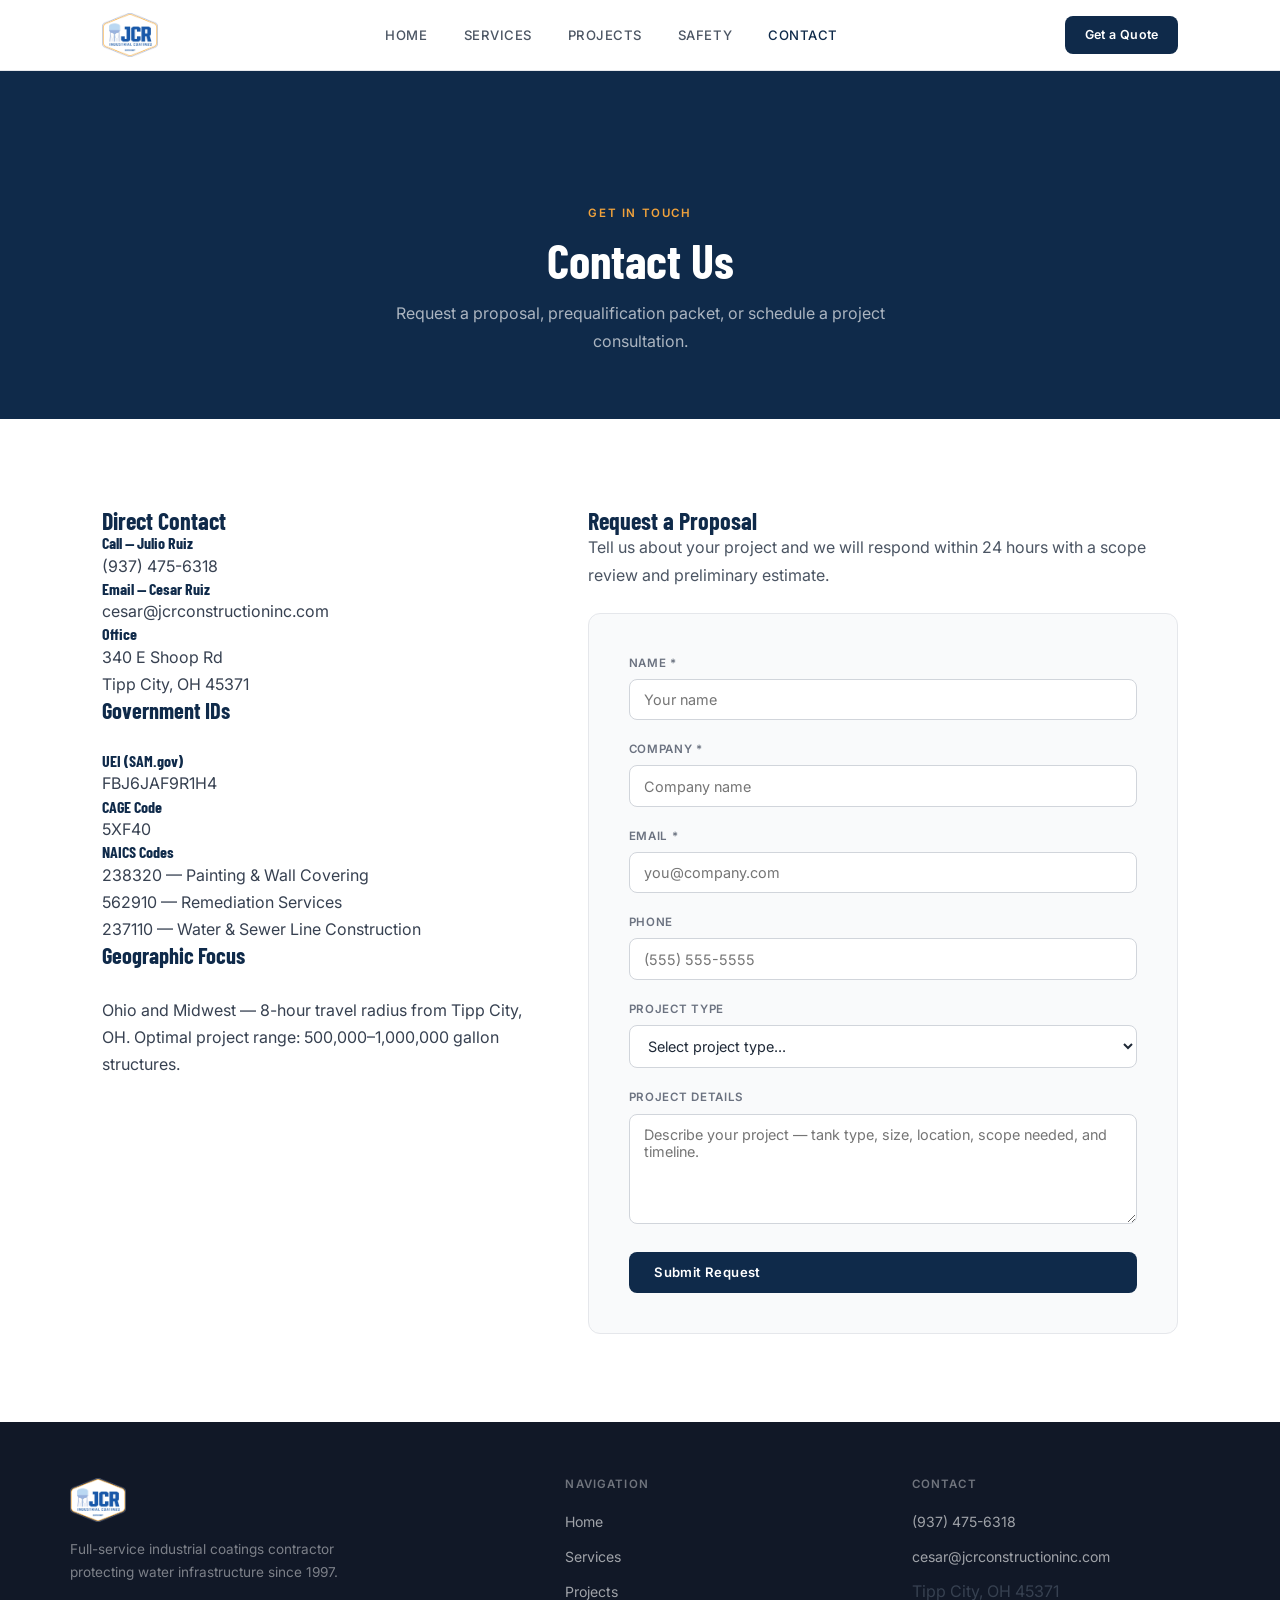
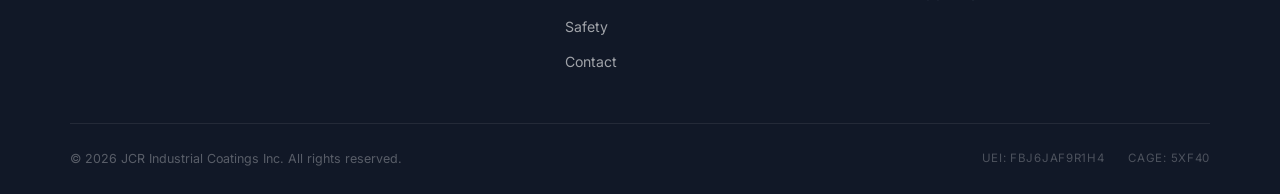
==== commit edb06441: "Fix footer logo, update contact info, CEO quote, crew photo on safety page, hero eyebrow text" ====
--- a/contact.html
+++ b/contact.html
@@ -44,12 +44,12 @@
       <div class="contact-info">
         <h2>Direct Contact</h2>
         <div class="contact-item">
-          <h4>Phone</h4>
-          <a href="tel:+19378567944">(937) 856-7944</a>
+          <h4>Call — Julio Ruiz</h4>
+          <a href="tel:+19374756318">(937) 475-6318</a>
         </div>
         <div class="contact-item">
-          <h4>Email</h4>
-          <a href="mailto:julio.ruiz@jcrconstructioninc.com">julio.ruiz@jcrconstructioninc.com</a>
+          <h4>Email — Cesar Ruiz</h4>
+          <a href="mailto:cesar@jcrconstructioninc.com">cesar@jcrconstructioninc.com</a>
         </div>
         <div class="contact-item">
           <h4>Office</h4>
@@ -147,8 +147,8 @@
     <div class="footer-col">
       <h4>Contact</h4>
       <ul>
-        <li><a href="tel:+19378567944">(937) 856-7944</a></li>
-        <li><a href="mailto:julio.ruiz@jcrconstructioninc.com">julio.ruiz@jcrconstructioninc.com</a></li>
+        <li><a href="tel:+19374756318">(937) 475-6318</a></li>
+        <li><a href="mailto:cesar@jcrconstructioninc.com">cesar@jcrconstructioninc.com</a></li>
         <li>Tipp City, OH 45371</li>
       </ul>
     </div>
--- a/assets/css/style.css
+++ b/assets/css/style.css
@@ -635,7 +635,7 @@
   gap: 3rem;
   margin-bottom: 2.5rem;
 }
-.footer-brand img { height: 44px; margin-bottom: 1rem; filter: brightness(0) invert(1); }
+.footer-brand img { height: 44px; margin-bottom: 1rem; }
 .footer-brand p { color: rgba(255,255,255,0.45); font-size: 0.85rem; max-width: 280px; line-height: 1.7; }
 .footer-col h4 {
   font-family: var(--font-body);
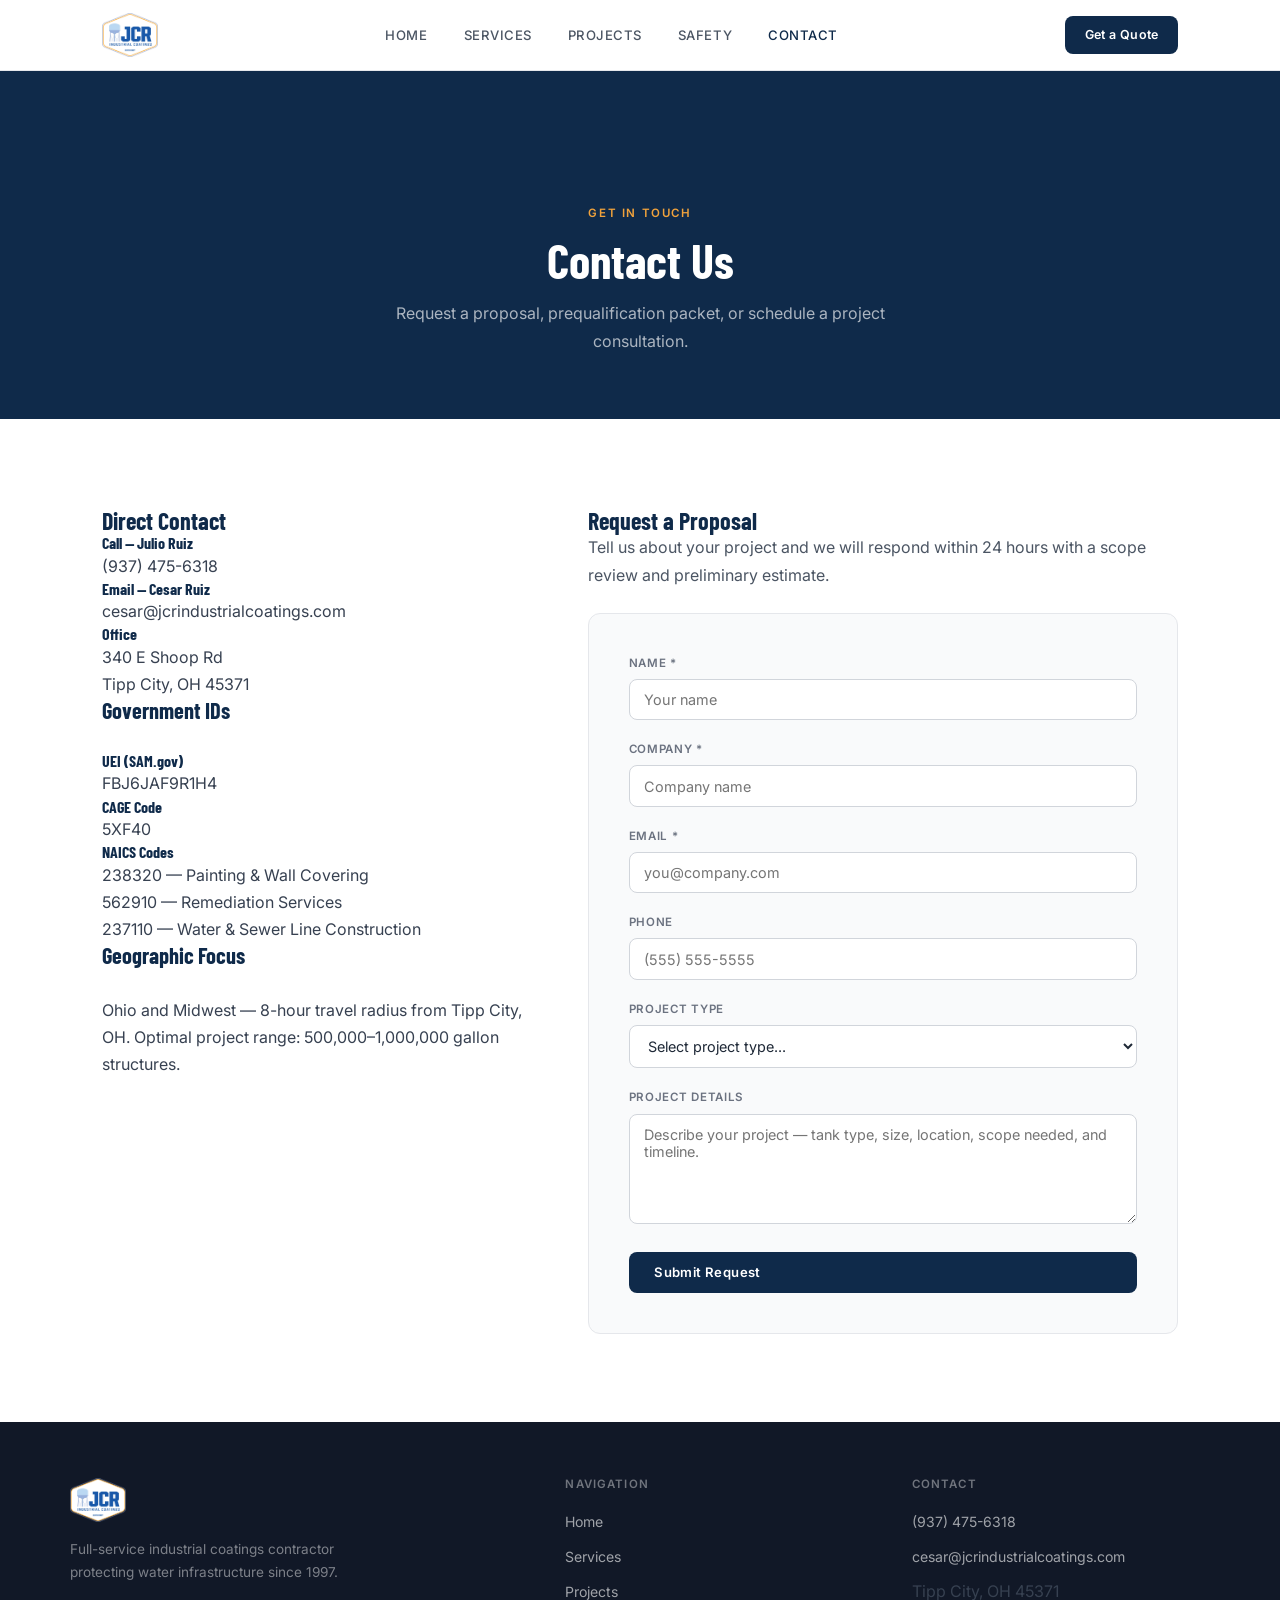
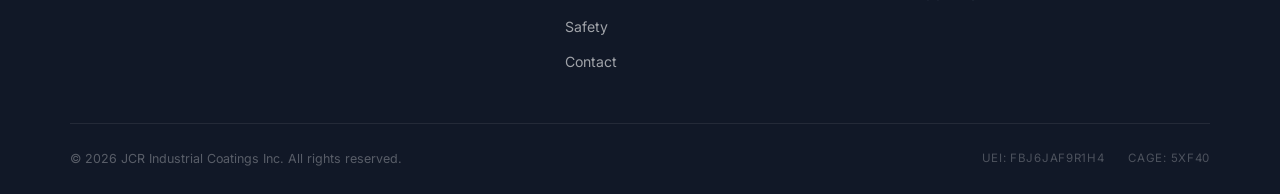
==== commit 52334664: "Fix crew photo caption and correct email to cesar@jcrindustrialcoatings.com" ====
--- a/contact.html
+++ b/contact.html
@@ -49,7 +49,7 @@
         </div>
         <div class="contact-item">
           <h4>Email — Cesar Ruiz</h4>
-          <a href="mailto:cesar@jcrconstructioninc.com">cesar@jcrconstructioninc.com</a>
+          <a href="mailto:cesar@jcrindustrialcoatings.com">cesar@jcrindustrialcoatings.com</a>
         </div>
         <div class="contact-item">
           <h4>Office</h4>
@@ -148,7 +148,7 @@
       <h4>Contact</h4>
       <ul>
         <li><a href="tel:+19374756318">(937) 475-6318</a></li>
-        <li><a href="mailto:cesar@jcrconstructioninc.com">cesar@jcrconstructioninc.com</a></li>
+        <li><a href="mailto:cesar@jcrindustrialcoatings.com">cesar@jcrindustrialcoatings.com</a></li>
         <li>Tipp City, OH 45371</li>
       </ul>
     </div>
